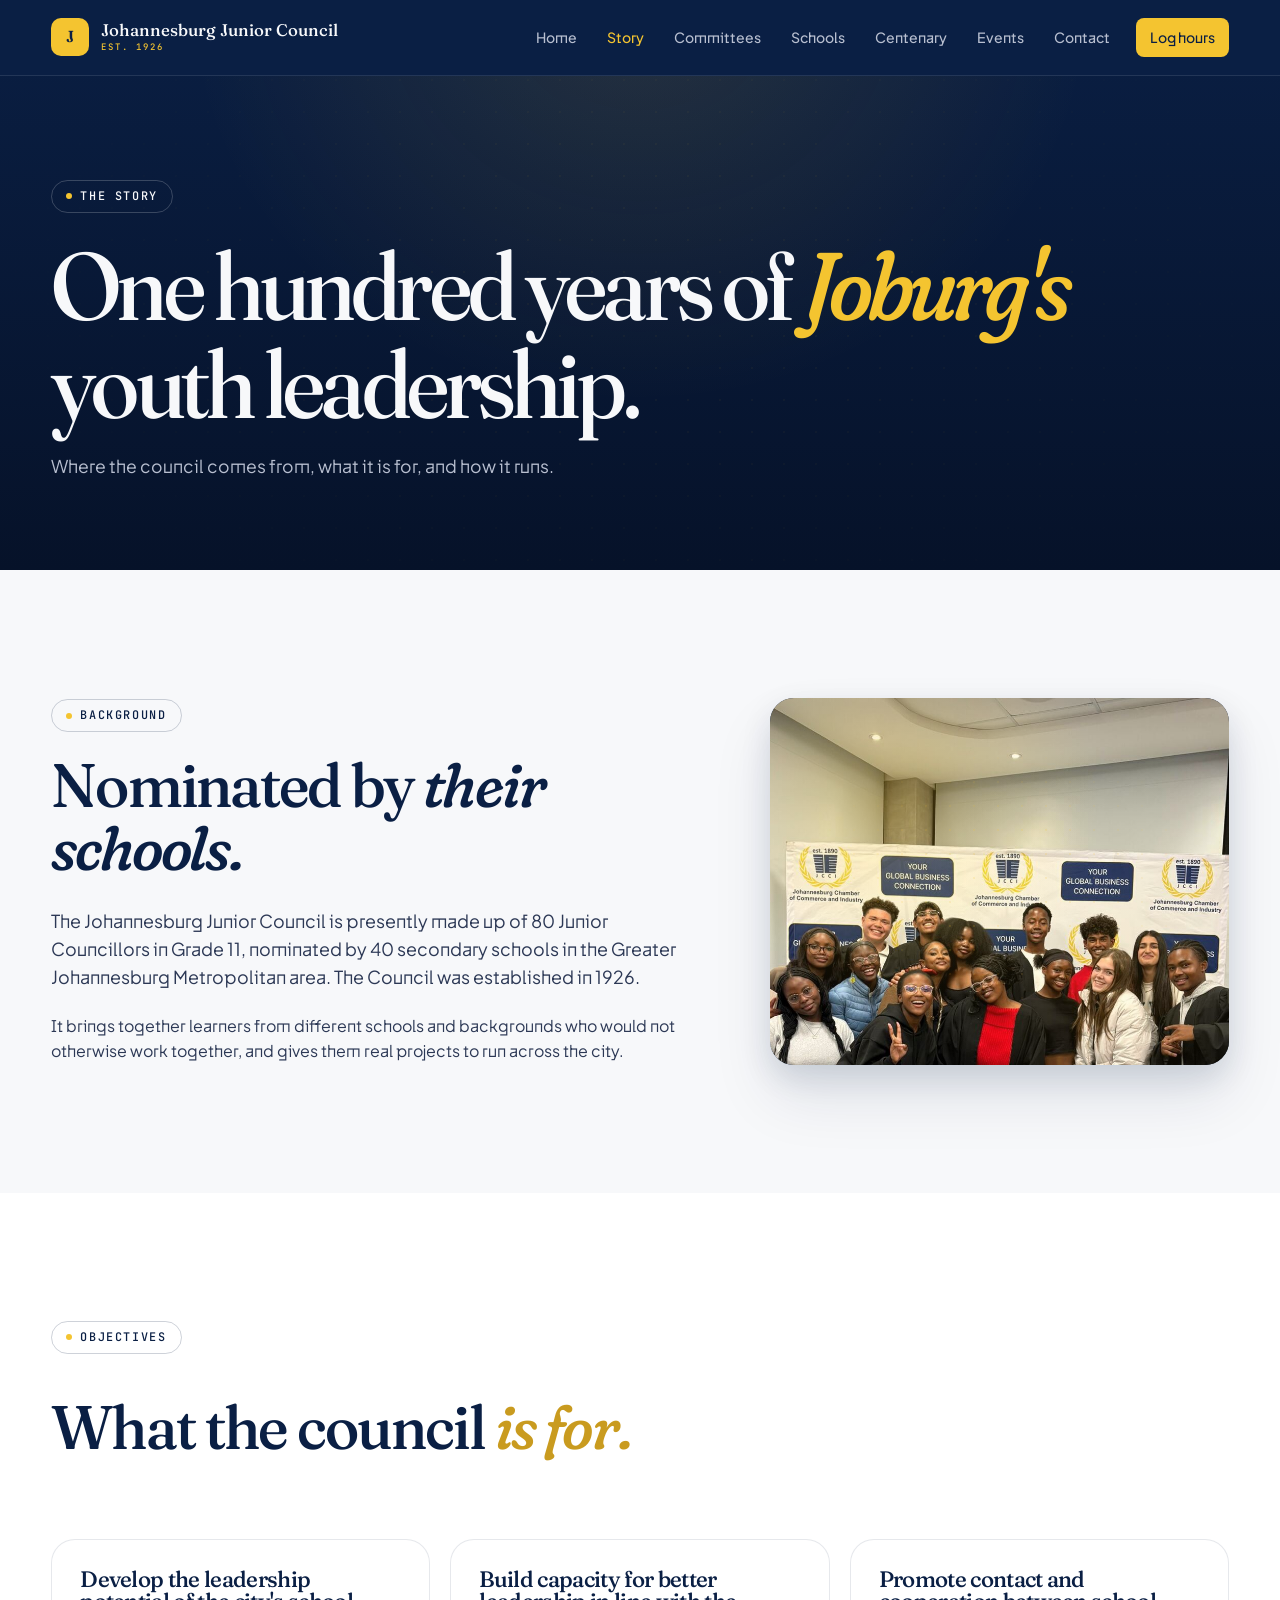
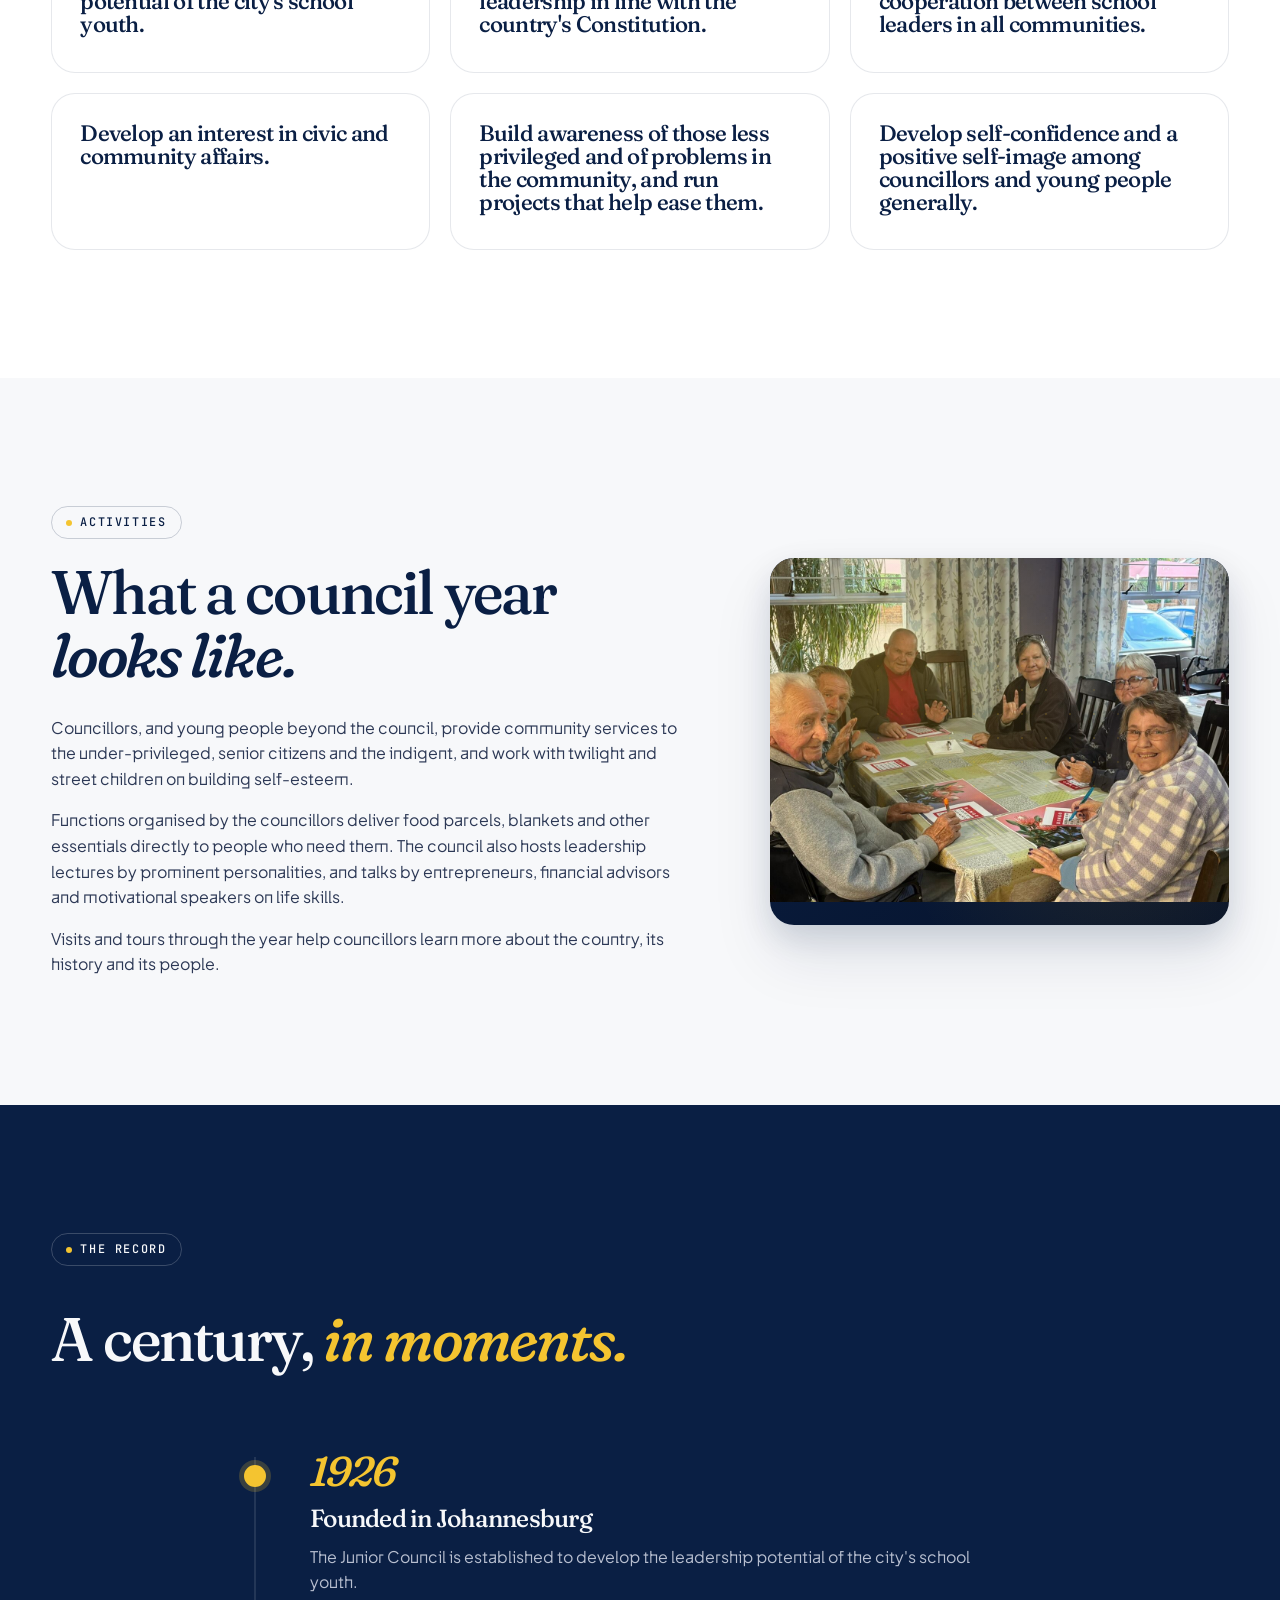
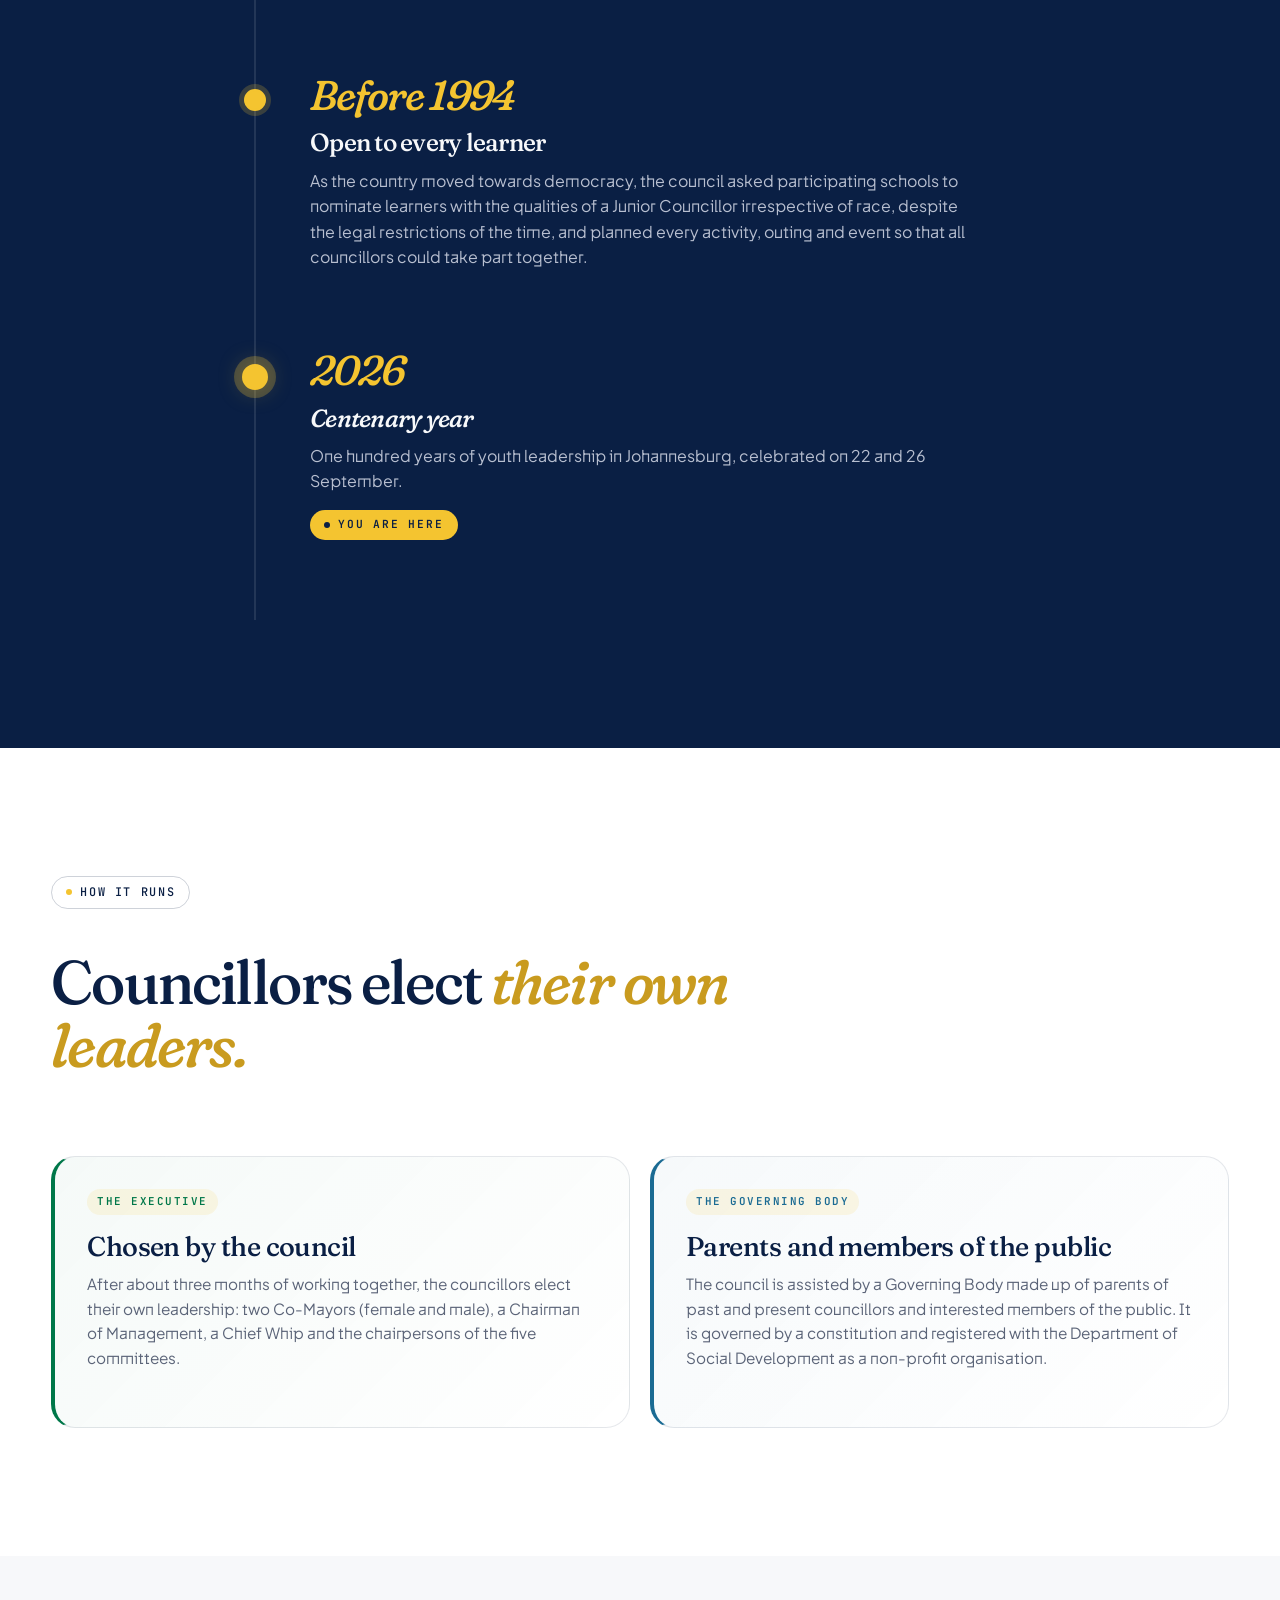
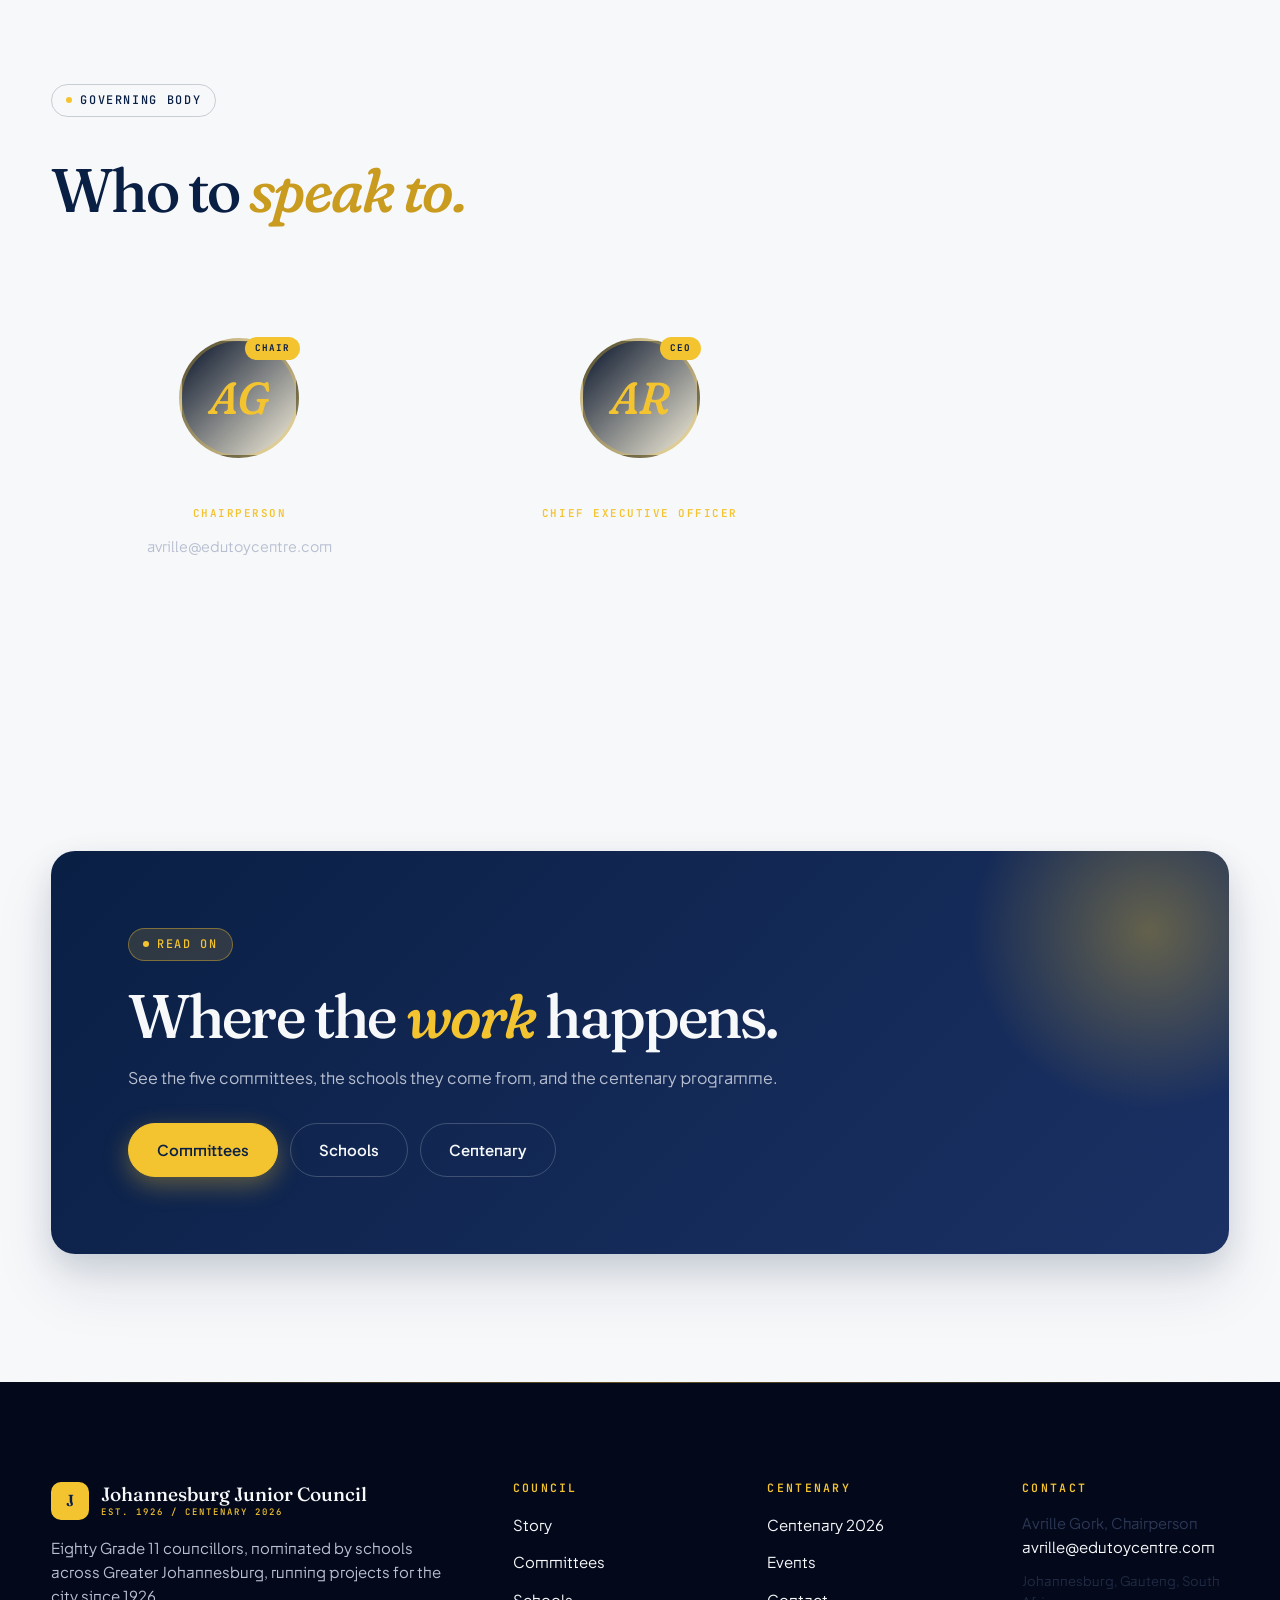
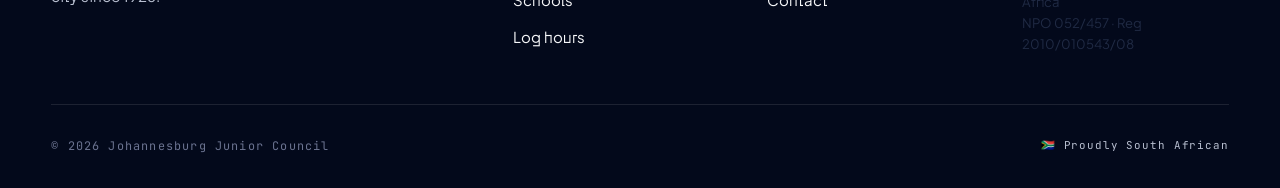
==== about.html @ 752706af "Add files via upload New JJC site" ====
<!DOCTYPE html>
<html lang="en">
<head>
<meta charset="UTF-8">
<meta name="viewport" content="width=device-width, initial-scale=1.0, viewport-fit=cover">
<meta name="description" content="Where the Johannesburg Junior Council comes from, what it is for, and how it runs.">
<meta name="theme-color" content="#0A1F44">
<title>Story - Johannesburg Junior Council</title>
<link rel="preconnect" href="https://fonts.googleapis.com">
<link rel="preconnect" href="https://fonts.gstatic.com" crossorigin>
<link href="https://fonts.googleapis.com/css2?family=Fraunces:ital,opsz,wght,SOFT,WONK@0,9..144,400..700,0..100,0..1;1,9..144,400..700,0..100,0..1&family=Plus+Jakarta+Sans:wght@400;500;600;700&family=JetBrains+Mono:wght@400;500;600;700&display=swap" rel="stylesheet">
<link rel="stylesheet" href="https://unpkg.com/aos@2.3.4/dist/aos.css">
<link rel="stylesheet" href="styles.css">
</head>
<body>
<div class="scroll-progress" aria-hidden="true"></div>
<header class="site-header solid"><div class="container"><nav class="nav" aria-label="Primary">
<a href="index.html" class="logo"><span class="logo-mark">J</span><span class="logo-text">Johannesburg Junior Council<small>EST. 1926</small></span></a>
<button class="hamburger" aria-label="Toggle menu" aria-expanded="false" aria-controls="site-menu"><span>Menu</span><span class="hamburger-icon" aria-hidden="true"><span></span><span></span><span></span></span></button>
<ul class="nav-links" id="primary-menu">
<li><a href="index.html">Home</a></li>
<li><a href="about.html" class="active">Story</a></li>
<li><a href="committees.html">Committees</a></li>
<li><a href="schools.html">Schools</a></li>
<li><a href="centenary.html">Centenary</a></li>
<li><a href="events.html">Events</a></li>
<li><a href="contact.html">Contact</a></li>
<li><a href="log-hours.html" class="hours-counter"><span>Log hours</span></a></li>
</ul></nav></div></header>
<div class="nav-overlay" id="site-menu" role="dialog" aria-modal="true" aria-label="Site menu">
<p class="menu-label">Menu</p>
<ul>
<li><a href="index.html" class="menu-link">Home</a></li>
<li><a href="about.html" class="menu-link active">Story</a></li>
<li><a href="committees.html" class="menu-link">Committees</a></li>
<li><a href="schools.html" class="menu-link">Schools</a></li>
<li><a href="centenary.html" class="menu-link">Centenary</a></li>
<li><a href="events.html" class="menu-link">Events</a></li>
<li><a href="contact.html" class="menu-link">Contact</a></li>
<li><a href="log-hours.html" class="menu-link">Log hours</a></li>
</ul>
<div class="menu-foot">
<a href="log-hours.html" class="btn btn-primary">Log service hours <svg width="14" height="14" viewBox="0 0 24 24" fill="none" stroke="currentColor" stroke-width="2.5" stroke-linecap="round" stroke-linejoin="round" aria-hidden="true"><path d="M5 12h14M13 5l7 7-7 7"/></svg></a>
<div class="sa-ribbon" aria-hidden="true"></div>
<p>Johannesburg Junior Council &middot; 1926&ndash;2026</p>
</div>
</div>

<main>
<section class="page-header"><div class="container">
<span class="tag outline-light"><span class="dot"></span>The story</span>
<h1>One hundred years of <em>Joburg's</em> youth leadership.</h1>
<p>Where the council comes from, what it is for, and how it runs.</p>
</div></section>

<section class="block light"><div class="container">
<div class="col-7-5">
<div data-aos="fade-up">
<span class="tag"><span class="dot"></span>Background</span>
<h2 style="margin: 22px 0 28px; max-width: 13ch;">Nominated by <em>their schools.</em></h2>
<p class="lede" style="margin-bottom: 22px;">The Johannesburg Junior Council is presently made up of 80 Junior Councillors in Grade 11, nominated by 40 secondary schools in the Greater Johannesburg Metropolitan area. The Council was established in 1926.</p>
<p>It brings together learners from different schools and backgrounds who would not otherwise work together, and gives them real projects to run across the city.</p>
</div>
<div data-aos="fade-up" data-aos-delay="150">
<div class="visual-card photo-visual"><img src="images/jcci-group.jpg" alt="Councillors at the JCCI" loading="lazy"></div>
</div>
</div>
</div></section>

<section class="block white"><div class="container">
<div class="section-intro" data-aos="fade-up">
<span class="tag"><span class="dot"></span>Objectives</span>
<h2 style="margin-top: 22px;">What the council <em>is for.</em></h2>
</div>
<div class="feature-grid cols-3">
<article class="value-card" data-aos="fade-up" data-aos-delay="0"><h3>Develop the leadership potential of the city's school youth.</h3></article>
<article class="value-card" data-aos="fade-up" data-aos-delay="80"><h3>Build capacity for better leadership in line with the country's Constitution.</h3></article>
<article class="value-card" data-aos="fade-up" data-aos-delay="160"><h3>Promote contact and cooperation between school leaders in all communities.</h3></article>
<article class="value-card" data-aos="fade-up" data-aos-delay="0"><h3>Develop an interest in civic and community affairs.</h3></article>
<article class="value-card" data-aos="fade-up" data-aos-delay="80"><h3>Build awareness of those less privileged and of problems in the community, and run projects that help ease them.</h3></article>
<article class="value-card" data-aos="fade-up" data-aos-delay="160"><h3>Develop self-confidence and a positive self-image among councillors and young people generally.</h3></article>
</div>
</div></section>

<section class="block light"><div class="container">
<div class="col-7-5">
<div data-aos="fade-up">
<span class="tag"><span class="dot"></span>Activities</span>
<h2 style="margin: 22px 0 28px; max-width: 14ch;">What a council year <em>looks like.</em></h2>
<p style="margin-bottom: 16px;">Councillors, and young people beyond the council, provide community services to the under-privileged, senior citizens and the indigent, and work with twilight and street children on building self-esteem.</p>
<p style="margin-bottom: 16px;">Functions organised by the councillors deliver food parcels, blankets and other essentials directly to people who need them. The council also hosts leadership lectures by prominent personalities, and talks by entrepreneurs, financial advisors and motivational speakers on life skills.</p>
<p>Visits and tours through the year help councillors learn more about the country, its history and its people.</p>
</div>
<div data-aos="fade-up" data-aos-delay="150">
<div class="visual-card photo-visual"><img src="images/elderly-bingo.jpg" alt="Councillors playing bingo with residents" loading="lazy"></div>
</div>
</div>
</div></section>

<section class="block dark" id="centenary"><div class="container">
<div class="section-intro" data-aos="fade-up">
<span class="tag outline-light"><span class="dot"></span>The record</span>
<h2 style="margin-top: 22px;">A century, <em>in moments.</em></h2>
</div>
<div class="timeline">
<div class="timeline-track" aria-hidden="true"></div>
<div class="timeline-fill" aria-hidden="true"></div>
<article class="timeline-item"><div class="timeline-year">1926</div><h3>Founded in Johannesburg</h3><p>The Junior Council is established to develop the leadership potential of the city's school youth.</p></article>
<article class="timeline-item"><div class="timeline-year">Before 1994</div><h3>Open to every learner</h3><p>As the country moved towards democracy, the council asked participating schools to nominate learners with the qualities of a Junior Councillor irrespective of race, despite the legal restrictions of the time, and planned every activity, outing and event so that all councillors could take part together.</p></article>
<article class="timeline-item featured"><div class="timeline-year">2026</div><h3><em>Centenary year</em></h3><p>One hundred years of youth leadership in Johannesburg, celebrated on 22 and 26 September.</p><span class="here-pill"><span class="dot"></span>You are here</span></article>
</div>
</div></section>

<section class="block white"><div class="container">
<div class="section-intro" data-aos="fade-up">
<span class="tag"><span class="dot"></span>How it runs</span>
<h2 style="margin-top: 22px;">Councillors elect <em>their own leaders.</em></h2>
</div>
<div class="feature-grid">
<article class="feature-card" data-aos="fade-up">
<span class="f-tag">The Executive</span>
<h3>Chosen by the council</h3>
<p>After about three months of working together, the councillors elect their own leadership: two Co-Mayors (female and male), a Chairman of Management, a Chief Whip and the chairpersons of the five committees.</p>
</article>
<article class="feature-card" data-aos="fade-up" data-aos-delay="100">
<span class="f-tag">The Governing Body</span>
<h3>Parents and members of the public</h3>
<p>The council is assisted by a Governing Body made up of parents of past and present councillors and interested members of the public. It is governed by a constitution and registered with the Department of Social Development as a non-profit organisation.</p>
</article>
</div>
</div></section>

<section class="block light"><div class="container">
<div class="section-intro" data-aos="fade-up">
<span class="tag"><span class="dot"></span>Governing Body</span>
<h2 style="margin-top: 22px;">Who to <em>speak to.</em></h2>
</div>
<div class="team-grid">
<article class="team-card" data-aos="fade-up">
<div class="team-avatar"><span>AG</span><span class="team-role-badge">Chair</span></div>
<h3>Avrille Gork</h3>
<p class="team-title">Chairperson</p>
<p class="team-bio"><a href="mailto:avrille@edutoycentre.com">avrille@edutoycentre.com</a></p>
</article>
<article class="team-card" data-aos="fade-up" data-aos-delay="100">
<div class="team-avatar"><span>AR</span><span class="team-role-badge">CEO</span></div>
<h3>Avril Rebeck</h3>
<p class="team-title">Chief Executive Officer</p>
</article>
</div>
</div></section>

<section class="block light"><div class="container">
<div class="cta-band" data-aos="fade-up">
<span class="tag"><span class="dot"></span>Read on</span>
<h2 style="margin-top: 24px;">Where the <em>work</em> happens.</h2>
<p>See the five committees, the schools they come from, and the centenary programme.</p>
<div class="cta-buttons">
<a href="committees.html" class="btn btn-primary">Committees</a>
<a href="schools.html" class="btn btn-outline on-dark">Schools</a>
<a href="centenary.html" class="btn btn-outline on-dark">Centenary</a>
</div>
</div>
</div></section>

</main>

<footer class="site-footer"><div class="container">
<div class="footer-grid">
<div class="footer-brand">
<a href="index.html" class="logo"><span class="logo-mark">J</span><span class="logo-text">Johannesburg Junior Council<small>EST. 1926 / CENTENARY 2026</small></span></a>
<p>Eighty Grade 11 councillors, nominated by schools across Greater Johannesburg, running projects for the city since 1926.</p>
</div>
<div><h4>Council</h4><ul><li><a href="about.html">Story</a></li><li><a href="committees.html">Committees</a></li><li><a href="schools.html">Schools</a></li><li><a href="log-hours.html">Log hours</a></li></ul></div>
<div><h4>Centenary</h4><ul><li><a href="centenary.html">Centenary 2026</a></li><li><a href="events.html">Events</a></li><li><a href="contact.html">Contact</a></li></ul></div>
<div><h4>Contact</h4><p style="font-size: 0.92rem; margin-bottom: 10px;">Avrille Gork, Chairperson<br><a href="mailto:avrille@edutoycentre.com">avrille@edutoycentre.com</a></p><p style="font-size: 0.82rem; opacity: 0.7;">Johannesburg, Gauteng, South Africa<br>NPO 052/457 &middot; Reg 2010/010543/08</p></div>
</div>
<div class="footer-bottom"><span>&copy; <span data-year>2026</span> Johannesburg Junior Council</span><span class="sa-flag-footer">&#127487;&#127462; Proudly South African</span></div>
</div></footer>

<script src="https://unpkg.com/aos@2.3.4/dist/aos.js"></script>
<script src="events.js"></script>
<script src="script.js"></script>
</body>
</html>
---- styles.css ----
/* =================================================================
   JJC — modern product-website edition
   Palette: navy + gold + cream — professional, youth-driven
   ================================================================= */
:root {
  /* Surfaces */
  --navy: #0A1F44;
  --navy-deep: #061229;
  --navy-darker: #03091B;
  --navy-soft: #1B3164;
  --navy-tint: rgba(10, 31, 68, 0.06);

  --white: #FFFFFF;
  --offwhite: #F7F8FA;
  --cream: #FBFAF4;

  /* Gold */
  --gold: #F4C430;
  --gold-deep: #C99B1F;
  --gold-soft: #FFE078;
  --gold-glow: rgba(244, 196, 48, 0.35);

  /* Text */
  --ink: #0A1F44;
  --ink-soft: #2C3855;
  --ink-mute: #5B6478;
  --ink-faint: #8E96A8;

  --on-dark: #F7F8FA;
  --on-dark-mute: #B8BFD0;
  --on-dark-faint: #6B7390;

  /* Lines */
  --rule: rgba(10, 31, 68, 0.10);
  --rule-strong: rgba(10, 31, 68, 0.20);
  --rule-dark: rgba(247, 248, 250, 0.10);
  --rule-dark-strong: rgba(247, 248, 250, 0.20);

  --radius-sm: 10px;
  --radius: 16px;
  --radius-lg: 24px;
  --radius-pill: 999px;

  --easing: cubic-bezier(0.65, 0, 0.35, 1);
  --easing-out: cubic-bezier(0.16, 1, 0.3, 1);
  --easing-bounce: cubic-bezier(0.34, 1.56, 0.64, 1);

  --container: 1280px;
  --gutter: clamp(20px, 4vw, 56px);

  /* Backward-compat (so old pages still work) */
  --navy-light: var(--navy-soft);
  /* --navy-darker already defined above */
  --gold-bright: var(--gold-soft);
  --cream-warm: var(--offwhite);
  --cream-deeper: #ECEEF3;
  --night: var(--navy);
  --night-deep: var(--navy-deep);
  --night-text: var(--on-dark);
  --night-text-dim: var(--on-dark-mute);
  --cream-dim: var(--ink-mute);
  --cream-darker: var(--ink-faint);
  --border-faint: var(--rule);
  --border-gold: rgba(244, 196, 48, 0.30);
  --rule-night: var(--rule-dark);
  --rule-strong: rgba(10, 31, 68, 0.20);
  --surface-glass: rgba(247, 248, 250, 0.04);
  --surface-elevated: rgba(247, 248, 250, 0.07);
  --glass-bg: var(--surface-glass);
  --glass-border: var(--rule-dark);
  --glass-bg-strong: var(--surface-elevated);
  --shadow-sm: 0 1px 2px rgba(10, 31, 68, 0.06), 0 1px 3px rgba(10, 31, 68, 0.04);
  --shadow-md: 0 4px 12px rgba(10, 31, 68, 0.08), 0 12px 30px rgba(10, 31, 68, 0.06);
  --shadow-lg: 0 12px 30px rgba(10, 31, 68, 0.12), 0 32px 60px rgba(10, 31, 68, 0.10);
  --shadow-gold: 0 10px 30px rgba(244, 196, 48, 0.30);
  --gold-bright: var(--gold-soft);
  --coral: var(--gold);
  --coral-deep: var(--gold-deep);
  --coral-soft: var(--gold-soft);
  --mint: var(--gold);
  --mint-soft: rgba(244, 196, 48, 0.18);
  --lilac: var(--gold);
  --lilac-soft: rgba(244, 196, 48, 0.18);
  --peach: var(--gold);
  --peach-soft: rgba(244, 196, 48, 0.18);
}

* { margin: 0; padding: 0; box-sizing: border-box; }
html { scroll-behavior: smooth; -webkit-text-size-adjust: 100%; background: var(--offwhite); }
body {
  font-family: 'Plus Jakarta Sans', -apple-system, BlinkMacSystemFont, 'Segoe UI', sans-serif;
  font-weight: 400;
  font-size: 16px;
  line-height: 1.6;
  color: var(--ink);
  background: var(--offwhite);
  -webkit-font-smoothing: antialiased;
  -moz-osx-font-smoothing: grayscale;
  overflow-x: hidden;
  font-feature-settings: "ss01", "ss02";
}
img { max-width: 100%; display: block; }
a { color: inherit; text-decoration: none; transition: color 0.3s var(--easing); }
button { font-family: inherit; cursor: pointer; }
::selection { background: var(--gold); color: var(--navy); }

.container {
  width: 100%;
  max-width: var(--container);
  margin: 0 auto;
  padding: 0 var(--gutter);
}

/* =================================================================
   TYPOGRAPHY
   ================================================================= */
h1, h2, h3, h4, .display {
  font-family: 'Fraunces', 'Times New Roman', serif;
  font-weight: 500;
  line-height: 1.02;
  letter-spacing: -0.03em;
  color: var(--ink);
  font-variation-settings: "SOFT" 30, "WONK" 0;
}
h1 { font-size: clamp(2.8rem, 7.5vw, 6.4rem); font-weight: 500; letter-spacing: -0.04em; }
h2 { font-size: clamp(2.2rem, 4.8vw, 4rem); font-weight: 500; }
h3 { font-size: 1.4rem; font-weight: 600; }
em, .italic {
  font-style: italic;
  font-variation-settings: "SOFT" 100, "WONK" 1;
}
p { color: var(--ink-soft); }
.lede { font-size: clamp(1.1rem, 1.4vw, 1.3rem); line-height: 1.55; color: var(--ink-soft); }
.mono {
  font-family: 'JetBrains Mono', ui-monospace, monospace;
  font-feature-settings: "tnum", "zero";
  letter-spacing: 0.02em;
}
.dim { color: var(--ink-mute); }

/* Tags & badges */
.tag {
  display: inline-flex;
  align-items: center;
  gap: 8px;
  padding: 6px 14px;
  font-family: 'JetBrains Mono', monospace;
  font-size: 0.74rem;
  font-weight: 500;
  letter-spacing: 0.14em;
  text-transform: uppercase;
  border-radius: var(--radius-pill);
  border: 1px solid var(--rule-strong);
  color: var(--ink);
}
.tag.gold { background: var(--gold); color: var(--navy); border-color: var(--gold); }
.tag.navy { background: var(--navy); color: var(--on-dark); border-color: var(--navy); }
.tag.outline-light { color: var(--on-dark); border-color: var(--rule-dark-strong); }
.tag .dot {
  width: 6px; height: 6px;
  border-radius: 50%;
  background: var(--gold);
  animation: tagPulse 2s ease-in-out infinite;
}
.tag.gold .dot { background: var(--navy); }
@keyframes tagPulse { 0%,100%{opacity:1} 50%{opacity:0.5} }

/* =================================================================
   SPLASH
   ================================================================= */
.splash {
  position: fixed;
  inset: 0;
  background: var(--navy);
  z-index: 9999;
  display: flex;
  flex-direction: column;
  align-items: center;
  justify-content: center;
  gap: 16px;
  animation: splashOut 1.1s var(--easing-out) 2.4s forwards;
}
.splash::before {
  content: '';
  position: absolute;
  width: 320px;
  height: 320px;
  border-radius: 50%;
  background: radial-gradient(circle, var(--gold-glow), transparent 70%);
  animation: splashPulse 1.4s ease-out infinite;
}
.splash-logo {
  position: relative;
  z-index: 1;
  width: 88px;
  height: 88px;
  border-radius: 22px;
  background: linear-gradient(135deg, var(--gold) 0%, var(--gold-soft) 100%);
  color: var(--navy);
  display: flex;
  align-items: center;
  justify-content: center;
  font-family: 'Fraunces', serif;
  font-weight: 600;
  font-size: 1.7rem;
  letter-spacing: 0.04em;
  box-shadow: 0 20px 60px var(--gold-glow);
  animation: splashIn 0.9s var(--easing-out) 0.1s both;
}
.splash-text {
  position: relative;
  z-index: 1;
  color: var(--on-dark);
  font-family: 'JetBrains Mono', monospace;
  font-size: 0.72rem;
  letter-spacing: 0.32em;
  text-transform: uppercase;
  animation: splashIn 0.9s var(--easing-out) 0.5s both;
}
@keyframes splashIn { from{opacity:0;transform:translateY(12px)} to{opacity:1;transform:translateY(0)} }
@keyframes splashPulse { 0%{transform:scale(0.5);opacity:0.9} 100%{transform:scale(2.4);opacity:0} }
@keyframes splashOut { to { opacity: 0; visibility: hidden; pointer-events: none; } }
.splash.skip { display: none; }

/* =================================================================
   PAGE TRANSITIONS — controlled by JS, not auto-fired by CSS
   ================================================================= */
/* Start hidden; JS adds .page-ready to body to fade in */
body:not(.page-ready) main { opacity: 0; }
body.page-ready main {
  opacity: 1;
  transition: opacity 0.7s cubic-bezier(0.16, 1, 0.3, 1);
}
/* Pages with a splash screen are always visible — splash covers them */
body:has(.splash) main { opacity: 1 !important; transition: none !important; }

/* =================================================================
   SCROLL PROGRESS
   ================================================================= */
.scroll-progress {
  position: fixed;
  top: 0; left: 0;
  height: 2px;
  width: 0%;
  background: var(--gold);
  z-index: 9998;
  transition: width 0.06s linear;
  box-shadow: 0 0 12px var(--gold-glow);
}

/* =================================================================
   NAVIGATION
   ================================================================= */
.site-header {
  position: fixed;
  top: 0; left: 0; right: 0;
  z-index: 9000;
  padding: 18px 0;
  transition: all 0.4s var(--easing);
  background: transparent;
  color: var(--on-dark);
}
.site-header.scrolled {
  background: rgba(10, 31, 68, 0.85);
  backdrop-filter: saturate(180%) blur(16px);
  -webkit-backdrop-filter: saturate(180%) blur(16px);
  padding: 12px 0;
  border-bottom: 1px solid var(--rule-dark);
}
.site-header.solid {
  background: var(--navy);
  border-bottom: 1px solid var(--rule-dark);
}
.site-header.solid.scrolled { background: var(--navy); }

.nav { display: flex; justify-content: space-between; align-items: center; gap: 16px; }

.logo { display: inline-flex; align-items: center; gap: 12px; color: var(--on-dark); }
.logo-mark {
  width: 38px;
  height: 38px;
  border-radius: 10px;
  background: var(--gold);
  color: var(--navy);
  display: flex;
  align-items: center;
  justify-content: center;
  font-family: 'Fraunces', serif;
  font-weight: 600;
  font-size: 1rem;
  transition: transform 0.4s var(--easing-bounce);
}
.logo:hover .logo-mark { transform: rotate(-8deg) scale(1.06); }
.logo-text {
  font-family: 'Fraunces', serif;
  font-weight: 500;
  font-size: 1.05rem;
  line-height: 1;
  color: var(--on-dark);
}
.logo-text small {
  display: block;
  font-family: 'JetBrains Mono', monospace;
  font-style: normal;
  font-size: 9px;
  font-weight: 500;
  color: var(--gold);
  letter-spacing: 0.22em;
  text-transform: uppercase;
  margin-top: 4px;
}

.nav-links { display: flex; list-style: none; gap: 2px; align-items: center; }
.nav-links a {
  display: inline-block;
  padding: 8px 14px;
  font-family: 'Plus Jakarta Sans', sans-serif;
  font-size: 0.88rem;
  font-weight: 500;
  color: var(--on-dark-mute);
  border-radius: 8px;
  transition: all 0.3s var(--easing);
}
.nav-links a:hover { color: var(--on-dark); background: var(--rule-dark); }
.nav-links a.active { color: var(--gold); }

.hours-counter {
  display: inline-flex;
  align-items: center;
  gap: 8px;
  padding: 8px 16px;
  background: var(--gold);
  border-radius: var(--radius-pill);
  font-family: 'JetBrains Mono', monospace;
  font-size: 0.76rem;
  font-weight: 600;
  color: var(--navy) !important;
  margin-left: 10px;
  transition: all 0.3s var(--easing);
}
.hours-counter:hover {
  background: var(--gold-soft);
  transform: translateY(-1px);
  box-shadow: 0 8px 22px var(--gold-glow);
}
.hours-counter:hover, .hours-counter:hover * { background: transparent; }
.hours-counter .h-num { font-weight: 700; }
.hours-counter .h-sep { opacity: 0.4; }

.hamburger {
  display: none;
  background: transparent;
  border: 1px solid var(--rule-dark-strong);
  border-radius: var(--radius-pill);
  padding: 10px 16px;
  font-family: 'JetBrains Mono', monospace;
  font-size: 0.72rem;
  letter-spacing: 0.12em;
  color: var(--on-dark);
  text-transform: uppercase;
  align-items: center;
  gap: 10px;
  -webkit-tap-highlight-color: transparent;
  touch-action: manipulation;
  user-select: none;
  position: relative;
  z-index: 101;
  min-height: 44px;
}
.site-header.scrolled .hamburger,
.site-header.solid .hamburger { color: var(--on-dark); border-color: var(--rule-dark-strong); }
.hamburger-icon { position: relative; width: 22px; height: 14px; display: block; }
.hamburger-icon span {
  position: absolute; left: 0; width: 100%; height: 1.6px; border-radius: 2px;
  background: currentColor;
  transition: transform 0.35s var(--easing), opacity 0.25s var(--easing), top 0.35s var(--easing);
}
.hamburger-icon span:nth-child(1) { top: 0; }
.hamburger-icon span:nth-child(2) { top: 6px; }
.hamburger-icon span:nth-child(3) { top: 12px; }
.hamburger.active .hamburger-icon span:nth-child(1) { top: 6px; transform: rotate(45deg); }
.hamburger.active .hamburger-icon span:nth-child(2) { opacity: 0; }
.hamburger.active .hamburger-icon span:nth-child(3) { top: 6px; transform: rotate(-45deg); }

/* =================================================================
   MOBILE NAV — full-screen overlay menu (ported, themed to final17)
   Desktop (>1100px) keeps the inline .nav-links bar untouched.
   The overlay below only renders on mobile.
   ================================================================= */
.nav-overlay { display: none; }

@media (max-width: 1100px) {
  /* Desktop inline links + hours pill hide; hamburger + overlay take over */
  .nav-links { display: none; }
  .hamburger { display: inline-flex; }

  /* Full-screen menu surface — final17 navy, blurred */
  .nav-overlay {
    display: flex;
    position: fixed;
    inset: 0;
    z-index: 8800;
    flex-direction: column;
    background: rgba(6, 18, 41, 0.92);
    background: color-mix(in srgb, var(--navy-deep, #061229) 92%, transparent);
    -webkit-backdrop-filter: saturate(160%) blur(20px);
    backdrop-filter: saturate(160%) blur(20px);
    padding: calc(72px + env(safe-area-inset-top)) var(--gutter) calc(36px + env(safe-area-inset-bottom));
    overflow-y: auto;
    -webkit-overflow-scrolling: touch;
    opacity: 0;
    visibility: hidden;
    transition: opacity 0.45s var(--easing-out), visibility 0.45s var(--easing-out);
  }
  .nav-overlay.open { opacity: 1; visibility: visible; }

  .nav-overlay .menu-label {
    font-family: 'JetBrains Mono', monospace;
    font-size: 0.68rem;
    font-weight: 500;
    letter-spacing: 0.22em;
    text-transform: uppercase;
    color: var(--gold);
    margin: 6px 0 14px;
  }

  .nav-overlay ul { list-style: none; display: flex; flex-direction: column; }

  .nav-overlay a.menu-link {
    display: flex;
    align-items: center;
    justify-content: space-between;
    gap: 16px;
    width: 100%;
    min-height: 56px;
    padding: 15px 2px;
    font-family: 'Fraunces', serif;
    font-weight: 500;
    font-size: clamp(1.7rem, 7vw, 2.2rem);
    line-height: 1.05;
    color: var(--on-dark, #F7F8FA);
    border-bottom: 1px solid var(--rule-dark);
    opacity: 0;
    transform: translateY(14px);
    transition: opacity 0.5s var(--easing-out), transform 0.5s var(--easing-out), color 0.25s var(--easing);
    -webkit-tap-highlight-color: transparent;
  }
  .nav-overlay a.menu-link .num {
    font-family: 'JetBrains Mono', monospace;
    font-size: 0.7rem;
    font-weight: 500;
    letter-spacing: 0.16em;
    color: var(--on-dark-faint, #6B7390);
    transition: color 0.25s var(--easing);
  }
  .nav-overlay a.menu-link:hover,
  .nav-overlay a.menu-link:active,
  .nav-overlay a.menu-link.active { color: var(--gold); }
  .nav-overlay a.menu-link.active { font-style: italic; }
  .nav-overlay a.menu-link.active .num,
  .nav-overlay a.menu-link:hover .num { color: var(--gold); }
  .nav-overlay.open a.menu-link { opacity: 1; transform: translateY(0); }

  .nav-overlay .menu-foot {
    margin-top: auto;
    padding-top: 28px;
    display: flex;
    flex-direction: column;
    gap: 18px;
    opacity: 0;
    transform: translateY(14px);
    transition: opacity 0.5s var(--easing-out) 0.34s, transform 0.5s var(--easing-out) 0.34s;
  }
  .nav-overlay.open .menu-foot { opacity: 1; transform: translateY(0); }
  .nav-overlay .menu-foot .btn { align-self: flex-start; }
  .nav-overlay .menu-foot .sa-ribbon {
    height: 3px; width: 100%; border-radius: 2px;
    background: linear-gradient(90deg,
      #007749 0 16.66%, #FFB81C 16.66% 33.33%, #E03C31 33.33% 50%,
      #1535A0 50% 66.66%, #0A0A0A 66.66% 83.33%, #F2F6FC 83.33% 100%);
  }
  .nav-overlay .menu-foot p {
    font-family: 'JetBrains Mono', monospace;
    font-size: 0.72rem;
    letter-spacing: 0.04em;
    color: var(--on-dark-faint, #6B7390);
  }

  /* Keep header above the overlay so hamburger stays tappable */
  .site-header { z-index: 8900; }
  .site-header .hamburger { z-index: 8901; }
}

/* =================================================================
   BUTTONS
   ================================================================= */
.btn {
  display: inline-flex;
  align-items: center;
  gap: 10px;
  padding: 14px 28px;
  font-family: 'Plus Jakarta Sans', sans-serif;
  font-weight: 600;
  font-size: 0.94rem;
  border: 1.5px solid transparent;
  border-radius: var(--radius-pill);
  transition: all 0.3s var(--easing);
  position: relative;
  cursor: pointer;
}
.btn svg { transition: transform 0.3s var(--easing); }
.btn:hover svg { transform: translateX(4px); }

.btn-primary {
  background: var(--gold);
  color: var(--navy);
  border-color: var(--gold);
  box-shadow: 0 8px 24px var(--gold-glow);
}
.btn-primary:hover {
  background: var(--gold-soft);
  border-color: var(--gold-soft);
  transform: translateY(-2px);
  box-shadow: 0 14px 36px var(--gold-glow);
}
.btn-secondary {
  background: var(--navy);
  color: var(--on-dark);
  border-color: var(--navy);
}
.btn-secondary:hover { background: var(--navy-soft); border-color: var(--navy-soft); transform: translateY(-2px); }
.btn-outline {
  background: transparent;
  color: var(--ink);
  border-color: var(--rule-strong);
}
.btn-outline:hover { background: var(--ink); color: var(--on-dark); border-color: var(--ink); }
.btn-outline.on-dark {
  color: var(--on-dark);
  border-color: var(--rule-dark-strong);
}
.btn-outline.on-dark:hover { background: var(--on-dark); color: var(--navy); border-color: var(--on-dark); }
.btn-ghost {
  background: rgba(244, 196, 48, 0.12);
  color: var(--gold);
  border-color: rgba(244, 196, 48, 0.30);
}
.btn-ghost:hover { background: rgba(244, 196, 48, 0.20); border-color: var(--gold); }

.btn-link {
  display: inline-flex;
  align-items: center;
  gap: 8px;
  padding: 0;
  background: none;
  border: 0;
  color: var(--ink);
  font-family: 'Plus Jakarta Sans', sans-serif;
  font-weight: 600;
  font-size: 0.94rem;
  position: relative;
}
.btn-link::after {
  content: '';
  position: absolute;
  bottom: -3px;
  left: 0;
  right: 0;
  height: 1.5px;
  background: var(--gold);
  transform: scaleX(0.3);
  transform-origin: left;
  transition: transform 0.35s var(--easing);
}
.btn-link:hover { color: var(--gold-deep); }
.btn-link:hover::after { transform: scaleX(1); }
.btn-link.on-dark { color: var(--on-dark); }
.btn-link.on-dark:hover { color: var(--gold); }
.btn-link svg { transition: transform 0.3s var(--easing); }
.btn-link:hover svg { transform: translateX(4px); }

/* =================================================================
   HERO — navy gradient with animated gold accent
   ================================================================= */
.hero {
  position: relative;
  min-height: 100vh;
  display: flex;
  align-items: center;
  background-color: var(--navy); /* solid fallback first */
  background-image:
    radial-gradient(ellipse at 80% 20%, rgba(244, 196, 48, 0.10) 0%, transparent 40%),
    radial-gradient(ellipse at 10% 80%, rgba(27, 49, 100, 0.6) 0%, transparent 50%),
    linear-gradient(135deg, var(--navy) 0%, var(--navy-deep) 60%, var(--navy-darker) 100%);
  color: var(--on-dark);
  padding: 160px 0 100px;
  overflow: hidden;
  isolation: isolate; /* prevent stacking context bleed from child transforms */
}
.hero::before {
  content: '';
  position: absolute;
  inset: 0;
  background-image:
    radial-gradient(rgba(244, 196, 48, 0.10) 1px, transparent 1px);
  background-size: 32px 32px;
  opacity: 0.4;
  mask-image: radial-gradient(ellipse 80% 60% at center, black 30%, transparent 90%);
  -webkit-mask-image: radial-gradient(ellipse 80% 60% at center, black 30%, transparent 90%);
}
.hero .container { position: relative; z-index: 2; }

.hero-pill {
  display: inline-flex;
  align-items: center;
  gap: 10px;
  padding: 8px 16px;
  background: rgba(244, 196, 48, 0.12);
  border: 1px solid rgba(244, 196, 48, 0.30);
  border-radius: var(--radius-pill);
  color: var(--gold);
  font-family: 'JetBrains Mono', monospace;
  font-size: 0.74rem;
  font-weight: 500;
  letter-spacing: 0.14em;
  text-transform: uppercase;
  margin-bottom: 32px;
}
.hero-pill .dot {
  width: 7px; height: 7px;
  background: var(--gold);
  border-radius: 50%;
  animation: dotPulse 1.8s ease-in-out infinite;
  box-shadow: 0 0 0 0 var(--gold);
}
@keyframes dotPulse {
  0%, 100% { box-shadow: 0 0 0 0 rgba(244, 196, 48, 0.6); }
  50% { box-shadow: 0 0 0 10px rgba(244, 196, 48, 0); }
}

.hero h1 {
  color: var(--on-dark);
  max-width: 16ch;
  margin-bottom: 32px;
  letter-spacing: -0.04em;
}
.hero h1 em {
  color: var(--gold);
  font-style: italic;
  font-variation-settings: "SOFT" 100, "WONK" 1;
  text-shadow: 0 0 40px rgba(244, 196, 48, 0.4);
}
.hero-lede {
  color: var(--on-dark-mute);
  max-width: 38em;
  margin: 0 0 44px;
  font-size: clamp(1.1rem, 1.4vw, 1.3rem);
  line-height: 1.55;
}
.hero-cta { display: flex; gap: 12px; flex-wrap: wrap; }

/* Hero accent — floating gold ring */
.hero-accent {
  position: absolute;
  right: -120px;
  top: 50%;
  transform: translateY(-50%);
  width: 540px;
  height: 540px;
  border-radius: 50%;
  border: 1px solid var(--gold);
  opacity: 0.30;
  pointer-events: none;
  animation: heroAccent 18s linear infinite;
}
.hero-accent::before {
  content: '';
  position: absolute;
  inset: 60px;
  border-radius: 50%;
  border: 1px solid var(--gold);
  opacity: 0.5;
}
.hero-accent::after {
  content: '';
  position: absolute;
  inset: 140px;
  border-radius: 50%;
  background: radial-gradient(circle, rgba(244, 196, 48, 0.18), transparent 70%);
}
@keyframes heroAccent {
  from { transform: translateY(-50%) rotate(0); }
  to { transform: translateY(-50%) rotate(360deg); }
}
@media (max-width: 980px) { .hero-accent { width: 280px; height: 280px; right: -140px; opacity: 0.18; } }

/* Hero stats row */
.hero-stats {
  position: relative;
  z-index: 2;
  margin-top: 80px;
  padding-top: 40px;
  border-top: 1px solid var(--rule-dark);
  display: grid;
  grid-template-columns: repeat(4, 1fr);
  gap: 32px;
}
.hero-stat {
  display: flex;
  flex-direction: column;
  gap: 6px;
}
.hero-stat .h-num {
  font-family: 'Fraunces', serif;
  font-style: italic;
  font-variation-settings: "SOFT" 100, "WONK" 1;
  font-weight: 500;
  font-size: clamp(2.2rem, 3.5vw, 3rem);
  color: var(--gold);
  letter-spacing: -0.04em;
  line-height: 1;
}
.hero-stat .h-label {
  font-family: 'JetBrains Mono', monospace;
  font-size: 0.72rem;
  letter-spacing: 0.18em;
  text-transform: uppercase;
  color: var(--on-dark-mute);
}

/* =================================================================
   MARQUEE — minimal, no editorial framing
   ================================================================= */
.marquee {
  background: var(--gold);
  color: var(--navy);
  overflow: hidden;
  padding: 16px 0;
  border-top: 1px solid var(--navy);
  border-bottom: 1px solid var(--navy);
}
.marquee-track {
  display: flex;
  gap: 56px;
  white-space: nowrap;
  animation: marquee 32s linear infinite;
  font-family: 'JetBrains Mono', monospace;
  font-size: 0.86rem;
  font-weight: 600;
  letter-spacing: 0.18em;
  text-transform: uppercase;
}
.marquee-track span { display: inline-block; }
.marquee-track .dot { width: 6px; height: 6px; background: var(--navy); border-radius: 50%; align-self: center; display: inline-block; margin: 0; }
@keyframes marquee { from{transform:translateX(0)} to{transform:translateX(-50%)} }

/* =================================================================
   SECTIONS
   ================================================================= */
section.block { padding: clamp(80px, 10vw, 140px) 0; position: relative; }
section.block.light { background: var(--offwhite); }
section.block.white { background: var(--white); }
section.block.cream { background: var(--cream); }
section.block.warm { background: var(--cream); }
section.block.night, section.block.dark {
  background: var(--navy);
  color: var(--on-dark);
}
section.block.night h1, section.block.night h2, section.block.night h3,
section.block.dark h1, section.block.dark h2, section.block.dark h3 { color: var(--on-dark); }
section.block.night p, section.block.dark p { color: var(--on-dark-mute); }

/* Section intro */
.section-intro { margin-bottom: clamp(48px, 8vw, 80px); max-width: 760px; }
.section-intro .tag { margin-bottom: 20px; }
.section-intro h2 em { color: var(--gold-deep); }
section.dark .section-intro h2 em { color: var(--gold); }
.section-intro p { margin-top: 16px; font-size: 1.08rem; max-width: 36em; }

/* =================================================================
   STATS STRIP (light page version)
   ================================================================= */
.stats-strip {
  display: grid;
  grid-template-columns: repeat(4, 1fr);
  gap: 0;
  border-top: 1px solid var(--rule);
  border-bottom: 1px solid var(--rule);
  padding: 56px 0;
}
.stats-strip .stat { padding: 0 28px; border-right: 1px solid var(--rule); }
.stats-strip .stat:last-child { border-right: none; }
.stats-strip .stat .num {
  font-family: 'Fraunces', serif;
  font-style: italic;
  font-variation-settings: "SOFT" 100, "WONK" 1;
  font-weight: 500;
  font-size: clamp(2.6rem, 5vw, 4rem);
  color: var(--gold-deep);
  letter-spacing: -0.04em;
  display: block;
  margin-bottom: 12px;
  line-height: 1;
}
.stats-strip .stat .label {
  font-family: 'JetBrains Mono', monospace;
  font-size: 0.72rem;
  letter-spacing: 0.18em;
  text-transform: uppercase;
  color: var(--ink-mute);
}

/* =================================================================
   TWO-COL LAYOUT
   ================================================================= */
.col-2 {
  display: grid;
  grid-template-columns: 1fr 1fr;
  gap: clamp(40px, 6vw, 100px);
  align-items: center;
}
.col-2.start { align-items: start; }
.col-7-5 {
  display: grid;
  grid-template-columns: 7fr 5fr;
  gap: clamp(40px, 6vw, 100px);
  align-items: center;
}
@media (max-width: 880px) { .col-2, .col-7-5 { grid-template-columns: 1fr; gap: 36px; } }

/* Visual card — gold accent block */
.visual-card {
  border-radius: var(--radius-lg);
  aspect-ratio: 5/4;
  background: linear-gradient(135deg, var(--navy) 0%, var(--navy-deep) 100%);
  position: relative;
  overflow: hidden;
  box-shadow: var(--shadow-lg);
}
.visual-card::before {
  content: '';
  position: absolute;
  inset: 0;
  background:
    radial-gradient(circle at 25% 30%, rgba(244, 196, 48, 0.30) 0%, transparent 50%),
    radial-gradient(circle at 75% 70%, rgba(244, 196, 48, 0.10) 0%, transparent 50%);
}
.visual-card::after {
  content: '';
  position: absolute;
  inset: 0;
  background-image: radial-gradient(rgba(244, 196, 48, 0.15) 1px, transparent 1px);
  background-size: 24px 24px;
  mask-image: radial-gradient(ellipse 60% 50% at center, black 30%, transparent 80%);
  -webkit-mask-image: radial-gradient(ellipse 60% 50% at center, black 30%, transparent 80%);
}
.visual-card .visual-content {
  position: absolute;
  inset: 0;
  display: flex;
  align-items: center;
  justify-content: center;
  flex-direction: column;
  color: var(--on-dark);
  text-align: center;
  padding: 32px;
}
.visual-card .v-big {
  font-family: 'Fraunces', serif;
  font-style: italic;
  font-variation-settings: "SOFT" 100, "WONK" 1;
  font-weight: 500;
  font-size: clamp(5rem, 12vw, 9rem);
  color: var(--gold);
  letter-spacing: -0.06em;
  line-height: 0.9;
  text-shadow: 0 0 60px var(--gold-glow);
}
.visual-card .v-sub {
  font-family: 'JetBrains Mono', monospace;
  font-size: 0.78rem;
  letter-spacing: 0.24em;
  text-transform: uppercase;
  color: var(--on-dark-mute);
  margin-top: 8px;
}

/* =================================================================
   VERTICAL TIMELINE (gold line draws on scroll)
   ================================================================= */
.timeline {
  position: relative;
  max-width: 800px;
  margin: 0 auto;
  padding-left: 70px;
}
.timeline-track {
  position: absolute;
  left: 14px;
  top: 6px;
  bottom: 0;
  width: 2px;
  background: var(--rule-dark);
}
.timeline-fill {
  position: absolute;
  left: 14px;
  top: 6px;
  width: 2px;
  height: 0;
  background: var(--gold);
  transform-origin: top;
  transition: height 0.1s linear;
  box-shadow: 0 0 16px var(--gold-glow);
}
.timeline-item {
  position: relative;
  padding: 0 0 80px;
  opacity: 0;
  transform: translateY(20px);
  transition: opacity 0.7s var(--easing-out), transform 0.7s var(--easing-out);
}
.timeline-item.in { opacity: 1; transform: translateY(0); }
.timeline-item::before {
  content: '';
  position: absolute;
  left: -66px;
  top: 14px;
  width: 18px;
  height: 18px;
  background: var(--navy);
  border: 2px solid var(--rule-dark);
  border-radius: 50%;
  transition: all 0.4s var(--easing-bounce);
}
.timeline-item.in::before {
  background: var(--gold);
  border-color: var(--gold);
  box-shadow: 0 0 0 5px rgba(244, 196, 48, 0.20);
}
.timeline-item.featured::before {
  background: var(--gold);
  border-color: var(--gold);
  box-shadow: 0 0 0 8px rgba(244, 196, 48, 0.25), 0 0 24px var(--gold-glow);
  width: 22px; height: 22px;
  left: -68px;
}
.timeline-year {
  font-family: 'Fraunces', serif;
  font-style: italic;
  font-variation-settings: "SOFT" 100, "WONK" 1;
  font-weight: 500;
  font-size: 2.6rem;
  color: var(--gold);
  line-height: 1;
  letter-spacing: -0.04em;
  margin-bottom: 14px;
}
.timeline-item h3 {
  font-family: 'Fraunces', serif;
  font-weight: 500;
  font-size: 1.55rem;
  margin-bottom: 12px;
  color: var(--on-dark);
}
.timeline-item p { color: var(--on-dark-mute); max-width: 42em; }
.timeline-item.featured h3 { font-style: italic; font-variation-settings: "SOFT" 100, "WONK" 1; }
.here-pill {
  display: inline-flex;
  align-items: center;
  gap: 8px;
  margin-top: 16px;
  padding: 6px 14px;
  font-family: 'JetBrains Mono', monospace;
  font-size: 0.7rem;
  font-weight: 600;
  letter-spacing: 0.16em;
  text-transform: uppercase;
  color: var(--navy);
  background: var(--gold);
  border-radius: var(--radius-pill);
}
.here-pill .dot { width: 6px; height: 6px; background: var(--navy); border-radius: 50%; animation: dotPulse 1.8s ease-in-out infinite; }

/* =================================================================
   FEATURE CARDS — modern app-style with hover lift
   ================================================================= */
.feature-grid {
  display: grid;
  grid-template-columns: 1fr;
  gap: 20px;
}
@media (min-width: 720px) { .feature-grid { grid-template-columns: repeat(2, 1fr); } }
@media (min-width: 1080px) { .feature-grid.cols-3 { grid-template-columns: repeat(3, 1fr); } }

.feature-card {
  background: var(--white);
  border: 1px solid var(--rule);
  border-radius: var(--radius-lg);
  padding: 32px;
  transition: all 0.4s var(--easing);
  position: relative;
  text-decoration: none;
  color: var(--ink);
  display: flex;
  flex-direction: column;
  overflow: hidden;
}
.feature-card:hover {
  transform: translateY(-4px);
  border-color: var(--gold);
  box-shadow: 0 20px 40px rgba(10, 31, 68, 0.10), 0 0 0 1px var(--gold);
}
.feature-card .f-tag {
  display: inline-flex;
  align-items: center;
  width: max-content;
  padding: 4px 10px;
  font-family: 'JetBrains Mono', monospace;
  font-size: 0.68rem;
  font-weight: 600;
  letter-spacing: 0.14em;
  text-transform: uppercase;
  color: var(--gold-deep);
  background: rgba(244, 196, 48, 0.12);
  border-radius: var(--radius-pill);
  margin-bottom: 18px;
}
.feature-card h3 {
  font-family: 'Fraunces', serif;
  font-weight: 500;
  font-size: 1.7rem;
  margin-bottom: 12px;
  letter-spacing: -0.02em;
}
.feature-card p { color: var(--ink-mute); margin-bottom: 24px; flex-grow: 1; font-size: 0.96rem; }
.feature-card .f-arrow {
  display: inline-flex;
  align-items: center;
  gap: 8px;
  color: var(--gold-deep);
  font-weight: 600;
  font-size: 0.92rem;
}
.feature-card .f-arrow svg { transition: transform 0.3s var(--easing); }
.feature-card:hover .f-arrow svg { transform: translateX(4px); }

/* Visual mini for feature cards */
.f-mini {
  margin: 0 -32px -32px;
  padding: 24px 32px;
  background: linear-gradient(135deg, rgba(10, 31, 68, 0.04), rgba(244, 196, 48, 0.06));
  border-top: 1px solid var(--rule);
}
.f-bars { display: flex; gap: 4px; align-items: flex-end; height: 56px; }
.f-bars .bar {
  flex: 1;
  background: linear-gradient(180deg, var(--gold) 0%, var(--gold-deep) 100%);
  border-radius: 3px 3px 0 0;
  transform-origin: bottom;
  animation: barRise 1.2s var(--easing-out) both;
}
@keyframes barRise { from{transform:scaleY(0)} to{transform:scaleY(1)} }
.f-prog {
  height: 8px;
  background: var(--rule);
  border-radius: var(--radius-pill);
  overflow: hidden;
  margin-top: 12px;
}
.f-prog-fill {
  height: 100%;
  background: linear-gradient(90deg, var(--gold), var(--gold-soft));
  border-radius: var(--radius-pill);
  width: 42%;
}

/* =================================================================
   COMMITTEES — modern card grid (navy/gold only)
   ================================================================= */
.committee-grid {
  display: grid;
  grid-template-columns: 1fr;
  gap: 20px;
}
@media (min-width: 720px) { .committee-grid { grid-template-columns: repeat(2, 1fr); } }
@media (min-width: 1080px) { .committee-grid { grid-template-columns: repeat(3, 1fr); } }

.committee-card {
  background: var(--white);
  border: 1px solid var(--rule);
  border-radius: var(--radius-lg);
  padding: 32px;
  text-decoration: none;
  color: var(--ink);
  display: flex;
  flex-direction: column;
  transition: all 0.4s var(--easing);
  position: relative;
  overflow: hidden;
  min-height: 240px;
}
.committee-card::before {
  content: '';
  position: absolute;
  top: 0; left: 0;
  width: 100%;
  height: 3px;
  background: var(--gold);
  transform: scaleX(0);
  transform-origin: left;
  transition: transform 0.4s var(--easing-out);
}
.committee-card:hover {
  transform: translateY(-6px);
  border-color: var(--gold);
  box-shadow: 0 24px 50px rgba(10, 31, 68, 0.12);
}
.committee-card:hover::before { transform: scaleX(1); }
.committee-card .c-num {
  font-family: 'JetBrains Mono', monospace;
  font-size: 0.72rem;
  font-weight: 600;
  letter-spacing: 0.18em;
  color: var(--gold-deep);
  margin-bottom: 16px;
  text-transform: uppercase;
}
.committee-card h3 {
  font-family: 'Fraunces', serif;
  font-weight: 500;
  font-size: 1.6rem;
  margin-bottom: 12px;
  letter-spacing: -0.02em;
}
.committee-card p { color: var(--ink-mute); font-size: 0.94rem; margin-bottom: 18px; flex-grow: 1; }
.committee-card .c-meta {
  display: inline-flex;
  align-items: center;
  gap: 8px;
  font-family: 'JetBrains Mono', monospace;
  font-size: 0.7rem;
  letter-spacing: 0.14em;
  color: var(--ink-mute);
  text-transform: uppercase;
  font-weight: 500;
}
.committee-card .c-meta .dot { width: 6px; height: 6px; background: var(--gold); border-radius: 50%; }

/* =================================================================
   MEMORY WALL — modern testimonial grid
   ================================================================= */
.memory-grid {
  display: grid;
  grid-template-columns: 1fr;
  gap: 20px;
}
@media (min-width: 640px) { .memory-grid { grid-template-columns: repeat(2, 1fr); } }
@media (min-width: 1080px) { .memory-grid { grid-template-columns: repeat(3, 1fr); } }
.memory-card {
  background: var(--white);
  border: 1px solid var(--rule);
  border-radius: var(--radius-lg);
  padding: 32px 28px;
  display: flex;
  flex-direction: column;
  transition: all 0.4s var(--easing);
}
.memory-card:hover {
  transform: translateY(-4px);
  border-color: var(--gold);
  box-shadow: 0 16px 40px rgba(10, 31, 68, 0.08);
}
.memory-quote-mark {
  font-family: 'Fraunces', serif;
  font-style: italic;
  font-variation-settings: "SOFT" 100, "WONK" 1;
  font-weight: 500;
  font-size: 3.5rem;
  color: var(--gold);
  line-height: 0.4;
  margin-bottom: 18px;
  display: block;
}
.memory-quote {
  font-family: 'Fraunces', serif;
  font-style: italic;
  font-variation-settings: "SOFT" 70, "WONK" 0;
  font-weight: 400;
  font-size: 1.1rem;
  line-height: 1.5;
  color: var(--ink);
  margin-bottom: 24px;
  flex-grow: 1;
  letter-spacing: -0.005em;
}
.memory-attr {
  display: flex;
  align-items: center;
  gap: 12px;
  padding-top: 18px;
  border-top: 1px solid var(--rule);
}
.memory-avatar {
  width: 40px; height: 40px;
  border-radius: 50%;
  background: linear-gradient(135deg, var(--navy), var(--navy-soft));
  color: var(--gold);
  display: flex;
  align-items: center;
  justify-content: center;
  font-family: 'Fraunces', serif;
  font-weight: 600;
  font-size: 0.94rem;
  flex-shrink: 0;
}
.memory-name { font-weight: 600; color: var(--ink); font-size: 0.94rem; line-height: 1.2; }
.memory-meta { font-family: 'JetBrains Mono', monospace; font-size: 0.72rem; color: var(--ink-mute); letter-spacing: 0.06em; }
.memory-card.is-new { animation: memNew 0.7s var(--easing-bounce) both; }
@keyframes memNew { from{opacity:0;transform:translateY(8px) scale(0.96)} to{opacity:1;transform:translateY(0) scale(1)} }
.memory-card.memory-pending {
  background: linear-gradient(135deg, var(--white), rgba(244, 196, 48, 0.04));
  border-color: var(--gold);
}
.memory-card.memory-pending::after {
  content: 'pending review';
  display: inline-block;
  margin-top: 12px;
  font-family: 'JetBrains Mono', monospace;
  font-size: 0.66rem;
  font-weight: 600;
  letter-spacing: 0.16em;
  text-transform: uppercase;
  color: var(--gold-deep);
}

/* =================================================================
   CTA BAND
   ================================================================= */
.cta-band {
  background: linear-gradient(135deg, var(--navy) 0%, var(--navy-soft) 100%);
  border-radius: var(--radius-lg);
  padding: clamp(48px, 6vw, 80px);
  color: var(--on-dark);
  position: relative;
  overflow: hidden;
  box-shadow: var(--shadow-lg);
}
.cta-band::before {
  content: '';
  position: absolute;
  top: -100px;
  right: -100px;
  width: 360px;
  height: 360px;
  background: radial-gradient(circle, var(--gold-glow), transparent 70%);
  pointer-events: none;
}
.cta-band .container, .cta-band > * { position: relative; z-index: 1; }
.cta-band .tag { background: rgba(244, 196, 48, 0.15); border-color: rgba(244, 196, 48, 0.4); color: var(--gold); }
.cta-band h2 { color: var(--on-dark); margin-bottom: 18px; max-width: 18ch; }
.cta-band h2 em { color: var(--gold); }
.cta-band p { color: var(--on-dark-mute); margin-bottom: 32px; max-width: 42em; }
.cta-band .cta-buttons { display: flex; gap: 12px; flex-wrap: wrap; }

/* =================================================================
   FORMS
   ================================================================= */
.form-block { max-width: 720px; margin: 0 auto; }
.form-card {
  background: var(--white);
  border: 1px solid var(--rule);
  border-radius: var(--radius-lg);
  padding: clamp(28px, 4vw, 48px);
  box-shadow: var(--shadow-sm);
}
section.dark .form-card, section.night .form-card {
  background: rgba(247, 248, 250, 0.04);
  border-color: var(--rule-dark);
}
.form-grid { display: grid; grid-template-columns: 1fr 1fr; gap: 20px; }
.form-grid .full { grid-column: 1 / -1; }
.field { display: flex; flex-direction: column; gap: 8px; }
.field label {
  font-family: 'JetBrains Mono', monospace;
  font-size: 0.7rem;
  font-weight: 600;
  letter-spacing: 0.14em;
  text-transform: uppercase;
  color: var(--ink-mute);
}
section.dark .field label, section.night .field label { color: var(--on-dark-mute); }
.field input, .field textarea, .field select {
  padding: 14px 16px;
  background: var(--white);
  border: 1px solid var(--rule-strong);
  border-radius: 10px;
  font-size: 0.96rem;
  font-family: 'Plus Jakarta Sans', sans-serif;
  color: var(--ink);
  transition: all 0.25s var(--easing);
}
section.dark .field input, section.dark .field textarea, section.dark .field select,
section.night .field input, section.night .field textarea, section.night .field select {
  background: rgba(247, 248, 250, 0.04);
  border-color: var(--rule-dark-strong);
  color: var(--on-dark);
}
.field input::placeholder, .field textarea::placeholder { color: var(--ink-faint); }
.field input:focus, .field textarea:focus, .field select:focus {
  outline: none;
  border-color: var(--gold);
  box-shadow: 0 0 0 3px rgba(244, 196, 48, 0.18);
}
.field textarea { resize: vertical; min-height: 110px; }
.field-hint { font-family: 'JetBrains Mono', monospace; font-size: 0.66rem; letter-spacing: 0.1em; color: var(--ink-faint); }
.form-block button, .form-card button { margin-top: 14px; }
.form-success {
  background: rgba(244, 196, 48, 0.12);
  border: 1px solid var(--gold);
  color: var(--gold-deep);
  padding: 14px 18px;
  border-radius: 10px;
  margin-top: 20px;
  font-family: 'Plus Jakarta Sans', sans-serif;
  font-size: 0.94rem;
  font-weight: 500;
  display: none;
}
section.dark .form-success, section.night .form-success { color: var(--gold); }
.form-success.visible { display: block; animation: fadeIn 0.4s var(--easing-out); }
@keyframes fadeIn { from{opacity:0;transform:translateY(6px)} to{opacity:1;transform:translateY(0)} }
@media (max-width: 640px) { .form-grid { grid-template-columns: 1fr; gap: 18px; } }

/* =================================================================
   PAGE HEADER (inner pages)
   ================================================================= */
.page-header {
  background-color: var(--navy);
  background-image:
    radial-gradient(ellipse at 50% 0%, rgba(244, 196, 48, 0.12) 0%, transparent 50%),
    linear-gradient(180deg, var(--navy) 0%, var(--navy-deep) 100%);
  color: var(--on-dark);
  padding: 180px 0 90px;
  position: relative;
  overflow: hidden;
  isolation: isolate;
}
.page-header::before {
  content: '';
  position: absolute;
  inset: 0;
  background-image: radial-gradient(rgba(244, 196, 48, 0.08) 1px, transparent 1px);
  background-size: 32px 32px;
  opacity: 0.5;
  mask-image: radial-gradient(ellipse 60% 80% at center, black 30%, transparent 90%);
  -webkit-mask-image: radial-gradient(ellipse 60% 80% at center, black 30%, transparent 90%);
}
.page-header .container { position: relative; z-index: 1; }
.page-header .tag { margin-bottom: 24px; }
.page-header h1 { color: var(--on-dark); margin-bottom: 20px; max-width: 18ch; }
.page-header h1 em { color: var(--gold); }
.page-header p { color: var(--on-dark-mute); max-width: 42em; font-size: 1.1rem; line-height: 1.55; }

/* =================================================================
   FOOTER
   ================================================================= */
footer.site-footer {
  background: #03091B;
  background: var(--navy-darker, #03091B);
  color: var(--on-dark-mute);
  padding: 100px 0 32px;
  position: relative;
  overflow: hidden;
}
footer.site-footer::before {
  content: '';
  position: absolute;
  top: 0; left: 0; right: 0;
  height: 1px;
  background: linear-gradient(90deg, transparent, var(--gold), transparent);
  opacity: 0.4;
}
.footer-grid {
  display: grid;
  grid-template-columns: 1fr;
  gap: 40px;
  padding-bottom: 50px;
  border-bottom: 1px solid var(--rule-dark);
}
@media (min-width: 720px) { .footer-grid { grid-template-columns: 2fr 1fr 1fr 1fr; gap: 48px; } }
.footer-brand .logo { color: var(--on-dark); }
.footer-brand .logo-text { color: var(--on-dark); font-size: 1.2rem; }
.footer-brand .logo-text small { color: var(--gold); }
.footer-brand p { max-width: 30em; margin-top: 16px; color: var(--on-dark-mute); font-size: 0.94rem; }
.footer-grid h4 {
  font-family: 'JetBrains Mono', monospace;
  font-size: 0.72rem;
  letter-spacing: 0.2em;
  text-transform: uppercase;
  color: var(--gold);
  margin-bottom: 18px;
  font-weight: 600;
}
.footer-grid ul { list-style: none; display: flex; flex-direction: column; gap: 12px; }
.footer-grid a { color: #F7F8FA; color: var(--on-dark, #F7F8FA); font-size: 0.94rem; }
.footer-grid a:hover { color: var(--gold); }

.socials { display: flex; gap: 10px; }
.socials a {
  width: 40px; height: 40px;
  border-radius: 10px;
  border: 1px solid var(--rule-dark-strong);
  background: rgba(247, 248, 250, 0.04);
  display: flex; align-items: center; justify-content: center;
  color: var(--on-dark);
  transition: all 0.3s var(--easing);
}
.socials a:hover { background: var(--gold); color: var(--navy); border-color: var(--gold); transform: translateY(-2px); }
.socials a svg { width: 16px; height: 16px; }

.footer-bottom {
  padding-top: 32px;
  display: flex;
  justify-content: space-between;
  align-items: center;
  font-family: 'JetBrains Mono', monospace;
  font-size: 0.74rem;
  letter-spacing: 0.1em;
  color: var(--on-dark-faint);
  flex-wrap: wrap;
  gap: 14px;
}

/* FAB */
.fab-log {
  position: fixed;
  bottom: 24px;
  right: 24px;
  z-index: 90;
  padding: 14px 22px;
  border-radius: var(--radius-pill);
  background: var(--gold);
  color: var(--navy);
  font-family: 'Plus Jakarta Sans', sans-serif;
  font-weight: 600;
  font-size: 0.9rem;
  box-shadow: 0 14px 40px var(--gold-glow);
  display: none;
  align-items: center;
  gap: 8px;
  transition: all 0.3s var(--easing);
}
.fab-log:hover { transform: translateY(-2px); }

/* =================================================================
   UTILITIES + REDUCED MOTION
   ================================================================= */
.reveal { opacity: 0; transform: translateY(20px); transition: opacity 0.7s var(--easing-out), transform 0.7s var(--easing-out); }
.reveal.in { opacity: 1; transform: translateY(0); }
body[data-loaded="1"] .reveal { opacity: 1; transform: none; transition: none; }
/* Note: no will-change on [data-aos] — causes compositing issues with hero background paint */

@media (prefers-reduced-motion: reduce) {
  *, *::before, *::after { animation-duration: 0.01ms !important; transition-duration: 0.01ms !important; animation-iteration-count: 1 !important; }
  .splash { display: none !important; }
  html { scroll-behavior: auto; }
  .reveal, .timeline-item { opacity: 1; transform: none; }
  .timeline-fill { height: 100% !important; }
  .marquee-track { animation: none; }
  .hero-accent { animation: none; }
}

/* =================================================================
   LEGACY component support (so older pages display fine)
   ================================================================= */
.value-card { background: var(--white); border: 1px solid var(--rule); border-radius: var(--radius-lg); padding: 28px; transition: all 0.4s var(--easing); }
.value-card h3 { font-family: 'Fraunces', serif; font-weight: 500; margin-bottom: 8px; }
.value-card p { color: var(--ink-mute); }
.value-card:hover { transform: translateY(-3px); border-color: var(--gold); }

.event-card { background: var(--white); border: 1px solid var(--rule); border-radius: var(--radius-lg); overflow: hidden; display: flex; flex-direction: column; transition: all 0.4s var(--easing); }
.event-card:hover { transform: translateY(-4px); border-color: var(--gold); box-shadow: var(--shadow-md); }
.event-card .event-date { background: var(--navy); color: var(--on-dark); padding: 20px; text-align: center; border-bottom: 3px solid var(--gold); }
.event-card .event-date .day { font-family: 'Fraunces', serif; font-style: italic; font-variation-settings: "SOFT" 100, "WONK" 1; font-size: 2.4rem; color: var(--gold); display: block; line-height: 1; font-weight: 500; }
.event-card .event-date .month { font-family: 'JetBrains Mono', monospace; font-size: 0.74rem; letter-spacing: 0.18em; text-transform: uppercase; margin-top: 6px; font-weight: 600; color: var(--on-dark-mute); }
.event-body { padding: 24px; flex-grow: 1; }
.event-body h3 { font-family: 'Fraunces', serif; font-weight: 500; margin-bottom: 8px; }
.event-meta { color: var(--ink-mute); font-size: 0.84rem; margin-bottom: 12px; display: flex; gap: 14px; flex-wrap: wrap; font-family: 'JetBrains Mono', monospace; letter-spacing: 0.04em; }
.event-body p { color: var(--ink-mute); font-size: 0.94rem; }
.events-grid { display: grid; grid-template-columns: repeat(auto-fit, minmax(280px, 1fr)); gap: 22px; }

.initiative {
  display: grid;
  grid-template-columns: 1fr 1fr;
  gap: clamp(40px, 6vw, 90px);
  align-items: center;
  padding: 80px 0;
  border-top: 1px solid var(--rule);
}
.initiative:first-child { border-top: 0; padding-top: 0; }
.initiative.reverse > .initiative-content { order: 2; }
.initiative-image {
  aspect-ratio: 4/3;
  background: linear-gradient(135deg, var(--navy), var(--navy-deep));
  border-radius: var(--radius-lg);
  display: flex;
  align-items: center;
  justify-content: center;
  position: relative;
  overflow: hidden;
  font-size: 96px;
  color: var(--gold);
  box-shadow: var(--shadow-lg);
}
.initiative-image::before {
  content: '';
  position: absolute;
  inset: 0;
  background: radial-gradient(circle at 30% 30%, rgba(244, 196, 48, 0.25), transparent 60%);
}
.initiative-image-icon { position: relative; z-index: 1; }
.initiative-tag {
  display: inline-flex;
  align-items: center;
  font-family: 'JetBrains Mono', monospace;
  font-size: 0.7rem;
  font-weight: 600;
  letter-spacing: 0.14em;
  color: var(--gold-deep);
  background: rgba(244, 196, 48, 0.12);
  text-transform: uppercase;
  padding: 5px 12px;
  border-radius: var(--radius-pill);
  margin-bottom: 16px;
}
.initiative h2 { margin-bottom: 16px; }
.initiative p { color: var(--ink-mute); margin-bottom: 28px; font-size: 1.04rem; line-height: 1.6; }
.impact-stats { display: grid; grid-template-columns: repeat(3, 1fr); gap: 14px; padding: 22px; background: var(--offwhite); border: 1px solid var(--rule); border-radius: var(--radius); margin-bottom: 28px; }
.impact-stat .num { font-family: 'Fraunces', serif; font-style: italic; font-variation-settings: "SOFT" 100, "WONK" 1; font-size: 1.4rem; color: var(--gold-deep); font-weight: 500; }
.impact-stat .label { font-family: 'JetBrains Mono', monospace; font-size: 0.66rem; color: var(--ink-mute); text-transform: uppercase; letter-spacing: 0.12em; margin-top: 4px; }
@media (max-width: 880px) { .initiative, .initiative.reverse { grid-template-columns: 1fr; gap: 28px; padding: 48px 0; } .initiative.reverse > .initiative-content { order: 0; } .impact-stats { grid-template-columns: 1fr; gap: 14px; } }

.notice-card {
  background: rgba(244, 196, 48, 0.08);
  border: 1px solid rgba(244, 196, 48, 0.30);
  border-left: 3px solid var(--gold);
  border-radius: var(--radius);
  padding: 22px 26px;
  margin-bottom: 40px;
  display: flex;
  gap: 14px;
}
.notice-card .notice-icon {
  width: 32px; height: 32px; border-radius: 50%;
  background: var(--gold); color: var(--navy);
  flex-shrink: 0; display: flex; align-items: center; justify-content: center;
  font-family: 'Fraunces', serif; font-style: italic; font-weight: 500;
}
.notice-card strong { color: var(--ink); display: block; margin-bottom: 4px; font-family: 'Fraunces', serif; font-weight: 500; font-size: 1.1rem; }
.notice-card p { color: var(--ink-mute); font-size: 0.94rem; margin: 0; }

.contact-grid { display: grid; grid-template-columns: 1fr; gap: 40px; }
@media (min-width: 880px) { .contact-grid { grid-template-columns: 0.85fr 1.15fr; gap: 60px; } }
.contact-info-card { background: linear-gradient(135deg, var(--navy), var(--navy-deep)); color: var(--on-dark); border-radius: var(--radius-lg); padding: 40px; }
.contact-info-card h2 { color: var(--on-dark); }
.contact-info-card p { color: var(--on-dark-mute); }
.info-item { display: flex; gap: 14px; align-items: flex-start; padding: 18px 0; border-bottom: 1px solid var(--rule-dark); }
.info-item:last-child { border-bottom: none; }
.info-icon { width: 36px; height: 36px; border-radius: 10px; background: rgba(244, 196, 48, 0.12); color: var(--gold); display: flex; align-items: center; justify-content: center; flex-shrink: 0; }
.info-item strong { display: block; margin-bottom: 4px; color: var(--gold); font-family: 'JetBrains Mono', monospace; font-size: 0.72rem; letter-spacing: 0.16em; text-transform: uppercase; }
.info-item p { font-size: 0.96rem; color: var(--on-dark); }

/* Legacy timeline-wrap support */
.timeline-wrap { max-width: 800px; margin: 0 auto; position: relative; padding-left: 70px; }
.timeline-wrap .timeline-line {
  position: absolute;
  left: 14px;
  top: 6px;
  bottom: 0;
  width: 2px;
  background: var(--gold);
  transform-origin: top;
  box-shadow: 0 0 16px var(--gold-glow);
}
.timeline-wrap .timeline-item { position: relative; padding: 0 0 56px; opacity: 1; transform: translateY(0); transition: opacity 0.7s var(--easing-out), transform 0.7s var(--easing-out); }
.timeline-wrap .timeline-item.in-view, .timeline-wrap .timeline-item.in { opacity: 1; transform: translateY(0); }
.timeline-wrap .timeline-item::before { content: ''; position: absolute; left: -66px; top: 18px; width: 18px; height: 18px; background: var(--gold); border-radius: 50%; box-shadow: 0 0 0 5px rgba(244, 196, 48, 0.18); }
.timeline-wrap .timeline-year { font-family: 'Fraunces', serif; font-style: italic; font-variation-settings: "SOFT" 100, "WONK" 1; font-weight: 500; font-size: 2rem; color: var(--gold-deep); line-height: 1; margin-bottom: 10px; letter-spacing: -0.04em; }
section.dark .timeline-wrap .timeline-year, section.night .timeline-wrap .timeline-year, section.charcoal .timeline-wrap .timeline-year { color: var(--gold); }
.timeline-wrap .timeline-item h3 { font-family: 'Fraunces', serif; font-weight: 500; margin-bottom: 8px; }
.timeline-wrap .timeline-item p { color: var(--ink-mute); }
section.charcoal { background: var(--navy); color: var(--on-dark); }
section.charcoal h1, section.charcoal h2, section.charcoal h3 { color: var(--on-dark); }
section.charcoal p { color: var(--on-dark-mute); }
section.charcoal .timeline-wrap .timeline-item h3 { color: var(--on-dark); }
section.charcoal .timeline-wrap .timeline-item p { color: var(--on-dark-mute); }
section.alt { background: var(--offwhite); }
section.gradient-navy { background: linear-gradient(135deg, var(--navy), var(--navy-deep)); color: var(--on-dark); }
section.gradient-navy h1, section.gradient-navy h2, section.gradient-navy h3 { color: var(--on-dark); }
section.gradient-navy p { color: var(--on-dark-mute); }

/* Suppress old decorative junk */
.star-field, .star-field-section, .centenary-badge, .scroll-tease, .countdown { display: none !important; }
.section-meta, .section-meta-num { display: none !important; }
.eyebrow {
  display: inline-flex;
  align-items: center;
  gap: 8px;
  padding: 6px 14px;
  font-family: 'JetBrains Mono', monospace;
  font-size: 0.72rem;
  letter-spacing: 0.14em;
  text-transform: uppercase;
  border-radius: var(--radius-pill);
  background: rgba(244, 196, 48, 0.12);
  border: 1px solid rgba(244, 196, 48, 0.30);
  color: var(--gold-deep);
  font-weight: 600;
  margin-bottom: 22px;
}
section.dark .eyebrow, section.night .eyebrow, section.charcoal .eyebrow, .page-header .eyebrow, .cta-band .eyebrow { color: var(--gold); }
.gold-text { color: var(--gold-deep); }
section.dark .gold-text, section.night .gold-text, section.charcoal .gold-text, .page-header .gold-text { color: var(--gold); }
.display-italic, .italic-display { font-style: italic; font-variation-settings: "SOFT" 100, "WONK" 1; color: var(--gold-deep); }
section.dark .display-italic, section.night .display-italic, section.charcoal .display-italic, .page-header .display-italic { color: var(--gold); }
.section-title-wrap { text-align: center; max-width: 760px; margin: 0 auto 56px; }
.section-title-wrap p { color: var(--ink-mute); margin-top: 16px; font-size: 1.06rem; }
section.dark .section-title-wrap p, section.charcoal .section-title-wrap p { color: var(--on-dark-mute); }
.featured-event { display: none !important; }
.committees-list { display: flex; flex-direction: column; gap: 0; }
.committee-row { display: grid; grid-template-columns: 60px 1fr auto; gap: 24px; padding: 28px 0; border-top: 1px solid var(--rule); text-decoration: none; color: var(--ink); align-items: baseline; transition: padding 0.3s var(--easing); }
.committee-row:last-child { border-bottom: 1px solid var(--rule); }
.committee-row:hover { padding-left: 12px; }
.committee-num { font-family: 'Fraunces', serif; font-style: italic; font-variation-settings: "SOFT" 100, "WONK" 1; font-size: 1.8rem; color: var(--gold-deep); font-weight: 500; }
.committee-row h3 { font-family: 'Fraunces', serif; font-weight: 500; font-size: 1.5rem; margin-bottom: 6px; }
.committee-row p { color: var(--ink-mute); font-size: 0.96rem; }
.committee-meta { font-family: 'JetBrains Mono', monospace; font-size: 0.7rem; letter-spacing: 0.14em; color: var(--ink-mute); text-transform: uppercase; white-space: nowrap; }
@media (max-width: 720px) { .committee-row { grid-template-columns: 1fr; gap: 8px; } .committee-row:hover { padding-left: 0; } .committee-meta { margin-top: 8px; } }

/* =================================================================
   SCHOOLS PAGE
   ================================================================= */
.schools-intro-card {
  background: linear-gradient(135deg, var(--navy) 0%, var(--navy-deep) 100%);
  color: var(--on-dark);
  border-radius: var(--radius-lg);
  padding: clamp(40px, 5vw, 64px);
  position: relative;
  overflow: hidden;
  margin-bottom: 80px;
}
.schools-intro-card .big-number {
  font-family: 'Fraunces', serif;
  font-style: italic;
  font-variation-settings: "SOFT" 100, "WONK" 1;
  font-weight: 500;
  font-size: clamp(5rem, 12vw, 9rem);
  color: var(--gold);
  letter-spacing: -0.05em;
  line-height: 0.9;
  margin-bottom: 16px;
}
.schools-intro-card p { color: var(--on-dark-mute); max-width: 42em; font-size: 1.1rem; }
.schools-grid {
  display: grid;
  grid-template-columns: repeat(auto-fill, minmax(220px, 1fr));
  gap: 14px;
}
.school-card {
  background: var(--white);
  border: 1px solid var(--rule);
  border-radius: var(--radius);
  padding: 22px;
  transition: all 0.4s var(--easing-out);
  position: relative;
  overflow: hidden;
}
.school-card::before {
  content: '';
  position: absolute;
  top: 0; left: 0;
  width: 100%;
  height: 2px;
  background: var(--gold);
  transform: scaleX(0);
  transform-origin: left;
  transition: transform 0.5s var(--easing-out);
}
.school-card:hover { transform: translateY(-4px); border-color: var(--gold); box-shadow: 0 14px 32px rgba(10, 31, 68, 0.10); }
.school-card:hover::before { transform: scaleX(1); }
.school-card .s-num { font-family: 'JetBrains Mono', monospace; font-size: 0.66rem; font-weight: 600; letter-spacing: 0.16em; color: var(--gold-deep); margin-bottom: 12px; }
.school-card h3 { font-family: 'Fraunces', serif; font-weight: 500; font-size: 1.1rem; margin-bottom: 8px; }
.school-card .s-meta { font-family: 'JetBrains Mono', monospace; font-size: 0.66rem; letter-spacing: 0.1em; color: var(--ink-mute); text-transform: uppercase; }

/* =================================================================
   JJC SPLASH LOGO
   ================================================================= */
.splash-logo.jjc-mark {
  width: auto;
  min-width: 132px;
  padding: 0 22px;
  height: 88px;
  font-size: 2.4rem;
  font-style: italic;
}

/* =================================================================
   ANIMATIONS — single clean source of truth
   ================================================================= */

/* Hover lift on cards */
.feature-card:hover, .committee-card:hover, .memory-card:hover, .school-card:hover,
.event-card:hover, .value-card:hover {
  transform: translateY(-4px);
}

/* Reduced motion override */
@media (prefers-reduced-motion: reduce) {
  *, *::before, *::after { animation-duration: 0.01s !important; animation-delay: 0s !important; transition-duration: 0.01s !important; }
  .splash { display: none !important; }
  [data-aos] { opacity: 1 !important; transform: none !important; }
}

/* =================================================================
   MOBILE — sized for phone, generous spacing, no horizontal scroll
   ================================================================= */
@media (max-width: 720px) {
  body { font-size: 15px; }
  .container { padding: 0 18px; }

  /* Typography */
  h1 { font-size: clamp(2rem, 8.5vw, 2.8rem) !important; line-height: 1.06; letter-spacing: -0.035em !important; }
  h2 { font-size: clamp(1.6rem, 6vw, 2.2rem) !important; line-height: 1.08; }
  h3 { font-size: 1.15rem; }
  .lede { font-size: 1rem; }
  p { font-size: 0.94rem; }

  /* Nav tweaks */
  .logo-text { font-size: 0.92rem; }
  .logo-text small { font-size: 8px; letter-spacing: 0.18em; }
  .logo-mark { width: 34px; height: 34px; font-size: 0.9rem; border-radius: 9px; }
  .site-header { padding: 14px 0; }
  .site-header.scrolled { padding: 10px 0; }

  /* Hero — breathable, stacked */
  .hero { padding: 120px 0 56px; min-height: auto; }
  .hero-pill { font-size: 0.68rem; padding: 6px 12px; margin-bottom: 24px; gap: 8px; }
  .hero h1 { max-width: 100%; margin-bottom: 20px; }
  .hero-lede { font-size: 0.96rem; margin-bottom: 32px; line-height: 1.5; }
  .hero-cta { flex-direction: column; gap: 10px; }
  .hero-cta .btn { padding: 14px 24px; font-size: 0.9rem; width: 100%; justify-content: center; }
  .hero-accent { opacity: 0.12; width: 240px; height: 240px; right: -100px; }
  .hero-stats { grid-template-columns: repeat(2, 1fr); gap: 20px 14px; margin-top: 40px; padding-top: 24px; }
  .hero-stat .h-num { font-size: 1.8rem; }
  .hero-stat .h-label { font-size: 0.66rem; letter-spacing: 0.14em; }

  /* Marquee */
  .marquee { padding: 12px 0; }
  .marquee-track { font-size: 0.7rem; gap: 28px; letter-spacing: 0.14em; }

  /* Sections */
  section.block { padding: 48px 0; }
  .section-intro { margin-bottom: 28px; }
  .section-intro p { font-size: 0.96rem; }

  /* Page header (inner pages) */
  .page-header { padding: 120px 0 48px; }
  .page-header h1 { max-width: 100%; }
  .page-header p { font-size: 0.96rem; }

  /* Buttons — better touch targets */
  .btn { padding: 13px 22px; font-size: 0.88rem; gap: 8px; }
  .btn-link { font-size: 0.88rem; }

  /* Tags */
  .tag { font-size: 0.68rem; padding: 5px 12px; gap: 6px; }

  /* Two-col layouts */
  .col-7-5, .col-2 { gap: 28px; }
  .visual-card { aspect-ratio: 16/10; }
  .visual-card .v-big { font-size: clamp(3.5rem, 16vw, 5.5rem); }
  .visual-card .v-sub { font-size: 0.7rem; }

  /* Timeline */
  .timeline { padding-left: 36px; }
  .timeline-track, .timeline-fill { left: 5px; }
  .timeline-item { padding-bottom: 48px; }
  .timeline-item::before { left: -36px; width: 12px; height: 12px; top: 16px; }
  .timeline-item.featured::before { left: -38px; width: 16px; height: 16px; }
  .timeline-year { font-size: 1.6rem; margin-bottom: 10px; }
  .timeline-item h3 { font-size: 1.2rem; margin-bottom: 8px; }
  .timeline-item p { font-size: 0.9rem; }
  .here-pill { font-size: 0.64rem; padding: 5px 10px; margin-top: 12px; }

  /* Committee cards */
  .committee-grid { gap: 14px; }
  .committee-card { padding: 24px 22px; min-height: 200px; }
  .committee-card h3 { font-size: 1.35rem; }
  .committee-card p { font-size: 0.88rem; }
  .committee-card .c-num { font-size: 0.66rem; margin-bottom: 12px; }
  .committee-card .c-meta { font-size: 0.64rem; }

  /* Feature cards */
  .feature-grid { gap: 14px; }
  .feature-card { padding: 24px 22px; }
  .feature-card h3 { font-size: 1.35rem; }
  .feature-card p { font-size: 0.88rem; margin-bottom: 18px; }
  .feature-card .f-tag { font-size: 0.64rem; padding: 3px 8px; margin-bottom: 14px; }
  .feature-card .f-arrow { font-size: 0.86rem; }
  .f-mini { margin: 0 -22px -24px; padding: 18px 22px; }
  .f-bars { height: 44px; }

  /* Memory cards */
  .memory-grid { gap: 14px; }
  .memory-card { padding: 24px 20px; }
  .memory-quote-mark { font-size: 2.8rem; margin-bottom: 12px; }
  .memory-quote { font-size: 1rem; line-height: 1.45; margin-bottom: 18px; }
  .memory-avatar { width: 36px; height: 36px; font-size: 0.85rem; }
  .memory-name { font-size: 0.88rem; }
  .memory-meta { font-size: 0.66rem; }

  /* CTA band */
  .cta-band { padding: 36px 24px; border-radius: var(--radius); }
  .cta-band h2 { margin-bottom: 14px; }
  .cta-band p { margin-bottom: 24px; font-size: 0.94rem; }
  .cta-band .cta-buttons { flex-direction: column; gap: 10px; }
  .cta-band .cta-buttons .btn { width: 100%; justify-content: center; }

  /* Forms */
  .form-card { padding: 22px 18px; }
  .field input, .field textarea, .field select { padding: 12px 14px; font-size: 0.92rem; }
  .field label { font-size: 0.66rem; }

  /* Schools */
  .schools-intro-card { padding: 28px 22px; margin-bottom: 48px; }
  .schools-intro-card .big-number { font-size: clamp(3.5rem, 14vw, 5rem); }
  .schools-intro-card p { font-size: 0.96rem; }
  .schools-grid { grid-template-columns: repeat(2, 1fr); gap: 10px; }
  .school-card { padding: 16px; }
  .school-card h3 { font-size: 0.96rem; }
  .school-card .s-num { font-size: 0.6rem; margin-bottom: 8px; }
  .school-card .s-meta { font-size: 0.6rem; }

  /* Events */
  .events-grid { grid-template-columns: 1fr; gap: 14px; }
  .event-card .event-date { padding: 16px; }
  .event-card .event-date .day { font-size: 2rem; }
  .event-body { padding: 18px; }
  .event-body h3 { font-size: 1.1rem; }
  .event-meta { font-size: 0.76rem; gap: 10px; }

  /* Initiatives */
  .initiative, .initiative.reverse { grid-template-columns: 1fr; gap: 24px; padding: 40px 0; }
  .initiative.reverse > .initiative-content { order: 0; }
  .initiative-image { aspect-ratio: 16/10; font-size: 64px; }
  .initiative h2 { margin-bottom: 12px; }
  .initiative p { font-size: 0.94rem; margin-bottom: 20px; }
  .impact-stats { grid-template-columns: repeat(3, 1fr); gap: 10px; padding: 16px; }
  .impact-stat .num { font-size: 1.2rem; }
  .impact-stat .label { font-size: 0.58rem; }

  /* Footer */
  footer.site-footer { padding: 56px 0 24px; }
  .footer-grid { gap: 32px; padding-bottom: 32px; }
  .footer-brand .logo-text { font-size: 1rem; }
  .footer-brand p { font-size: 0.88rem; margin-top: 12px; }
  .footer-grid h4 { font-size: 0.68rem; margin-bottom: 14px; }
  .footer-grid a { font-size: 0.88rem; }
  .footer-grid ul { gap: 10px; }
  .footer-bottom { padding-top: 24px; font-size: 0.66rem; flex-direction: column; align-items: flex-start; gap: 6px; }

  /* FAB */
  .fab-log { bottom: 20px; right: 16px; padding: 12px 18px; font-size: 0.84rem; }
  .fab-log.visible { display: inline-flex; }

  /* Contact */
  .contact-info-card { padding: 28px 22px; }
  .info-item { padding: 14px 0; }

  /* Notice */
  .notice-card { padding: 18px 16px; gap: 10px; }
  .notice-card strong { font-size: 1rem; }
  .notice-card p { font-size: 0.88rem; }

  /* Misc */
  .committee-row { grid-template-columns: 1fr; gap: 8px; }
  .committee-row:hover { padding-left: 0; }
  .committee-meta { margin-top: 8px; }
  .hours-counter { padding: 10px 14px; font-size: 0.76rem; }

  /* Stats strip */
  .stats-strip { grid-template-columns: repeat(2, 1fr); gap: 24px 0; padding: 28px 0; }
  .stats-strip .stat { padding: 0 14px; }
  .stats-strip .stat:nth-child(2n) { border-right: none; }
  .stats-strip .stat .num { font-size: clamp(2.2rem, 8vw, 3rem); margin-bottom: 8px; }
}

/* Extra small — phones under 380px (SE, small Androids) */
@media (max-width: 380px) {
  .container { padding: 0 14px; }
  h1 { font-size: 1.85rem !important; }
  h2 { font-size: 1.5rem !important; }
  .hero { padding: 110px 0 48px; }
  .hero-pill { font-size: 0.62rem; }
  .hero-cta .btn { padding: 12px 18px; font-size: 0.84rem; }
  .hero-stats { gap: 16px 10px; }
  .hero-stat .h-num { font-size: 1.6rem; }
  .committee-card { padding: 20px 18px; }
  .feature-card { padding: 20px 18px; }
  .memory-card { padding: 20px 16px; }
  .cta-band { padding: 28px 18px; }
  .timeline { padding-left: 32px; }
  .timeline-item::before { left: -32px; width: 10px; height: 10px; }
  .timeline-year { font-size: 1.4rem; }
  .schools-grid { grid-template-columns: 1fr; }
  .splash-logo.jjc-mark { min-width: 100px; height: 72px; font-size: 2rem; }
  .splash-text { font-size: 0.64rem; letter-spacing: 0.24em; }
}

/* =================================================================
   AOS FALLBACK — works even if unpkg CDN is slow or blocked
   ================================================================= */

/* Transition timing */
[data-aos] { transition-property: opacity, transform; transition-timing-function: cubic-bezier(0.16, 1, 0.3, 1); transition-duration: 700ms; }
[data-aos][data-aos-delay="80"].aos-animate  { transition-delay: 80ms; }
[data-aos][data-aos-delay="100"].aos-animate { transition-delay: 100ms; }
[data-aos][data-aos-delay="150"].aos-animate { transition-delay: 150ms; }
[data-aos][data-aos-delay="200"].aos-animate { transition-delay: 200ms; }
[data-aos][data-aos-delay="300"].aos-animate { transition-delay: 300ms; }

/* Initial hidden states */
[data-aos="fade-up"]   { opacity: 0; transform: translateY(24px); }
[data-aos="fade-down"] { opacity: 0; transform: translateY(-24px); }
[data-aos="fade-in"]   { opacity: 0; }

/* Revealed state */
[data-aos].aos-animate { opacity: 1 !important; transform: none !important; }

/* Hard backstop: once JS sets data-loaded, reveal everything immediately */
body[data-loaded="1"] [data-aos] {
  opacity: 1 !important;
  transform: none !important;
  transition: none !important;
}

/* =================================================================
   PHOTO-DRIVEN SECTIONS — bringing the site alive
   ================================================================= */

/* --- Full-bleed photo hero --- */
.hero-photo {
  position: relative;
  min-height: 92vh;
  display: flex;
  align-items: flex-end;
  padding: 0 0 80px;
  overflow: hidden;
}
.hero-photo .hero-bg {
  position: absolute;
  inset: 0;
  z-index: 0;
}
.hero-photo .hero-bg img {
  width: 100%;
  height: 100%;
  object-fit: cover;
  object-position: center 30%;
}
.hero-photo .hero-bg::after {
  content: '';
  position: absolute;
  inset: 0;
  background: linear-gradient(
    to top,
    rgba(6, 18, 41, 0.98) 0%,
    rgba(6, 18, 41, 0.92) 30%,
    rgba(6, 18, 41, 0.7) 60%,
    rgba(6, 18, 41, 0.5) 100%
  );
}
.hero-photo .container {
  position: relative;
  z-index: 1;
}
.hero-photo h1 {
  font-size: clamp(2.8rem, 6vw, 5.5rem);
  color: var(--on-dark);
  line-height: 1.05;
  margin-bottom: 20px;
  max-width: 16ch;
}
.hero-photo h1 em {
  color: var(--gold);
}
.hero-photo .hero-lede {
  color: var(--on-dark-mute);
  font-size: clamp(1.05rem, 1.8vw, 1.25rem);
  max-width: 520px;
  margin-bottom: 32px;
}
.hero-photo .hero-cta {
  display: flex;
  flex-wrap: wrap;
  gap: 14px;
}
.hero-photo .hero-stats {
  margin-top: 56px;
  display: flex;
  flex-wrap: wrap;
  gap: 48px;
}
.hero-photo .hero-stat .h-num {
  color: var(--gold);
}
.hero-photo .hero-stat .h-label {
  color: var(--on-dark-mute);
}

/* --- Photo banner with quote overlay --- */
.photo-banner {
  position: relative;
  width: 100%;
  height: clamp(400px, 55vh, 650px);
  overflow: hidden;
}
.photo-banner img {
  width: 100%;
  height: 100%;
  object-fit: cover;
  object-position: center;
}
.photo-banner .banner-overlay {
  position: absolute;
  inset: 0;
  background: linear-gradient(
    135deg,
    rgba(6, 18, 41, 0.88) 0%,
    rgba(6, 18, 41, 0.6) 100%
  );
  display: flex;
  flex-direction: column;
  justify-content: flex-end;
  padding: var(--gutter);
  padding-bottom: clamp(40px, 6vh, 80px);
}
.photo-banner blockquote {
  font-family: 'Fraunces', serif;
  font-size: clamp(1.8rem, 4.5vw, 3.5rem);
  color: var(--on-dark);
  line-height: 1.15;
  max-width: 14ch;
  margin: 0;
  font-style: italic;
}
.photo-banner blockquote strong {
  color: var(--gold);
  font-weight: inherit;
}
.photo-banner cite {
  display: block;
  margin-top: 18px;
  font-family: 'JetBrains Mono', monospace;
  font-size: 0.82rem;
  letter-spacing: 0.08em;
  text-transform: uppercase;
  color: var(--on-dark-mute);
  font-style: normal;
}

/* --- Team member cards with photos --- */
.team-grid {
  display: grid;
  grid-template-columns: repeat(auto-fill, minmax(240px, 1fr));
  gap: 28px;
  margin-top: 48px;
}
.team-card {
  position: relative;
  border-radius: var(--radius);
  overflow: hidden;
  background: var(--navy-deep);
  transition: transform 0.4s var(--easing-out);
}
.team-card:hover {
  transform: translateY(-6px);
}
.team-card .team-photo {
  width: 100%;
  aspect-ratio: 3 / 4;
  object-fit: cover;
  display: block;
}
.team-card .team-role {
  position: absolute;
  top: 14px;
  right: 14px;
  background: var(--gold);
  color: var(--navy-deep);
  font-family: 'JetBrains Mono', monospace;
  font-size: 0.68rem;
  font-weight: 700;
  letter-spacing: 0.1em;
  text-transform: uppercase;
  padding: 5px 12px;
  border-radius: 4px;
}
.team-card .team-info {
  padding: 20px 20px 24px;
}
.team-card .team-name {
  font-family: 'Fraunces', serif;
  font-size: 1.25rem;
  color: var(--on-dark);
  margin-bottom: 4px;
}
.team-card .team-meta {
  font-size: 0.82rem;
  color: var(--on-dark-mute);
  font-family: 'JetBrains Mono', monospace;
  letter-spacing: 0.02em;
}
.team-card .team-socials {
  display: flex;
  gap: 12px;
  margin-top: 12px;
}
.team-card .team-socials a {
  color: var(--on-dark-faint);
  transition: color 0.3s;
}
.team-card .team-socials a:hover {
  color: var(--gold);
}
.team-card .team-socials svg {
  width: 18px;
  height: 18px;
}

/* --- Event cards with photos --- */
.event-photo-card {
  display: grid;
  grid-template-columns: 1fr 1fr;
  gap: 0;
  border-radius: var(--radius);
  overflow: hidden;
  background: var(--navy-deep);
  margin-bottom: 32px;
  transition: transform 0.4s var(--easing-out);
}
.event-photo-card:hover {
  transform: translateY(-4px);
}
.event-photo-card .event-img {
  position: relative;
  min-height: 320px;
}
.event-photo-card .event-img img {
  width: 100%;
  height: 100%;
  object-fit: cover;
  position: absolute;
  inset: 0;
}
.event-photo-card .event-img .event-tag {
  position: absolute;
  top: 16px;
  left: 16px;
  background: var(--gold);
  color: var(--navy-deep);
  font-family: 'JetBrains Mono', monospace;
  font-size: 0.7rem;
  font-weight: 700;
  letter-spacing: 0.1em;
  text-transform: uppercase;
  padding: 5px 14px;
  border-radius: 4px;
  z-index: 2;
}
.event-photo-card .event-details {
  padding: clamp(28px, 4vw, 48px);
  display: flex;
  flex-direction: column;
  justify-content: center;
}
.event-photo-card .event-details h3 {
  font-family: 'Fraunces', serif;
  font-size: clamp(1.4rem, 2.5vw, 2rem);
  color: var(--on-dark);
  margin-bottom: 16px;
}
.event-photo-card .event-details p {
  color: var(--on-dark-mute);
  margin-bottom: 24px;
  line-height: 1.6;
}
.event-photo-card .event-info-list {
  list-style: none;
  padding: 0;
  margin: 0 0 28px;
  display: flex;
  flex-direction: column;
  gap: 10px;
}
.event-photo-card .event-info-list li {
  display: flex;
  align-items: center;
  gap: 10px;
  color: var(--on-dark-mute);
  font-size: 0.92rem;
}
.event-photo-card .event-info-list li svg {
  width: 18px;
  height: 18px;
  color: var(--gold);
  flex-shrink: 0;
}
@media (max-width: 768px) {
  .event-photo-card {
    grid-template-columns: 1fr;
  }
  .event-photo-card .event-img {
    min-height: 220px;
  }
}

/* --- Small event cards with photos --- */
.events-photo-grid {
  display: grid;
  grid-template-columns: repeat(auto-fill, minmax(320px, 1fr));
  gap: 24px;
  margin-top: 40px;
}
.event-sm-card {
  border-radius: var(--radius);
  overflow: hidden;
  background: var(--navy-deep);
  transition: transform 0.4s var(--easing-out);
}
.event-sm-card:hover {
  transform: translateY(-4px);
}
.event-sm-card .event-sm-img {
  position: relative;
  height: 200px;
  overflow: hidden;
}
.event-sm-card .event-sm-img img {
  width: 100%;
  height: 100%;
  object-fit: cover;
}
.event-sm-card .event-sm-img .event-tag {
  position: absolute;
  top: 12px;
  left: 12px;
  background: var(--gold);
  color: var(--navy-deep);
  font-family: 'JetBrains Mono', monospace;
  font-size: 0.65rem;
  font-weight: 700;
  letter-spacing: 0.1em;
  text-transform: uppercase;
  padding: 4px 10px;
  border-radius: 4px;
}
.event-sm-card .event-sm-body {
  padding: 22px;
}
.event-sm-card .event-sm-body h3 {
  font-family: 'Fraunces', serif;
  font-size: 1.2rem;
  color: var(--on-dark);
  margin-bottom: 8px;
}
.event-sm-card .event-sm-body .event-meta {
  color: var(--on-dark-faint);
}

/* --- Photo gallery grid --- */
.gallery-grid {
  display: grid;
  grid-template-columns: repeat(3, 1fr);
  grid-auto-rows: 220px;
  gap: 12px;
  margin-top: 40px;
}
.gallery-grid .gallery-item {
  position: relative;
  overflow: hidden;
  border-radius: 10px;
  cursor: pointer;
}
.gallery-grid .gallery-item:nth-child(1) {
  grid-column: span 2;
  grid-row: span 2;
}
.gallery-grid .gallery-item img {
  width: 100%;
  height: 100%;
  object-fit: cover;
  transition: transform 0.6s var(--easing-out);
}
.gallery-grid .gallery-item:hover img {
  transform: scale(1.05);
}
.gallery-grid .gallery-item::after {
  content: '';
  position: absolute;
  inset: 0;
  border-radius: 10px;
  border: 2px solid transparent;
  transition: border-color 0.4s;
  pointer-events: none;
}
.gallery-grid .gallery-item:hover::after {
  border-color: var(--gold);
}
.gallery-grid .gallery-item .gallery-caption {
  position: absolute;
  bottom: 0;
  left: 0;
  right: 0;
  padding: 16px 18px;
  background: linear-gradient(to top, rgba(0,0,0,0.75) 0%, transparent 100%);
  color: white;
  font-family: 'JetBrains Mono', monospace;
  font-size: 0.72rem;
  font-weight: 600;
  letter-spacing: 0.1em;
  text-transform: uppercase;
  opacity: 0;
  transition: opacity 0.4s;
}
.gallery-grid .gallery-item:hover .gallery-caption {
  opacity: 1;
}
@media (max-width: 600px) {
  .gallery-grid {
    grid-template-columns: repeat(2, 1fr);
    grid-auto-rows: 160px;
    gap: 8px;
  }
  .gallery-grid .gallery-item:nth-child(1) {
    grid-column: span 2;
    grid-row: span 1;
  }
  .gallery-grid .gallery-item .gallery-caption {
    opacity: 1;
    font-size: 0.6rem;
    padding: 10px 12px;
  }
}

/* --- Section with background photo --- */
.section-photo-bg {
  position: relative;
  padding: clamp(80px, 12vh, 140px) 0;
  overflow: hidden;
}
.section-photo-bg .section-bg-img {
  position: absolute;
  inset: 0;
  z-index: 0;
}
.section-photo-bg .section-bg-img img {
  width: 100%;
  height: 100%;
  object-fit: cover;
}
.section-photo-bg .section-bg-img::after {
  content: '';
  position: absolute;
  inset: 0;
  background: rgba(6, 18, 41, 0.92);
}
.section-photo-bg .container {
  position: relative;
  z-index: 1;
}

/* --- Inline photo card in text sections --- */
.photo-card-inline {
  border-radius: var(--radius);
  overflow: hidden;
  box-shadow: var(--shadow-lg);
}
.photo-card-inline img {
  width: 100%;
  height: 100%;
  object-fit: cover;
  display: block;
  min-height: 320px;
}

/* override hero for photo version */
.hero-photo .hero-pill {
  color: var(--gold);
  border-color: rgba(244, 196, 48, 0.3);
}

/* Initiative images with real photos */
.initiative-image.has-photo {
  background: none;
}
.initiative-image.has-photo::before { display: none; }
.initiative-image.has-photo img {
  width: 100%;
  height: 100%;
  object-fit: cover;
  position: absolute;
  inset: 0;
  border-radius: var(--radius-lg);
}

/* Mobile gallery caption visibility */
@media (max-width: 720px) {
  .gallery-grid .gallery-item .gallery-caption {
    opacity: 1;
    font-size: 0.72rem;
  }
  .photo-banner { height: clamp(300px, 40vh, 450px); }
  .photo-banner blockquote { font-size: clamp(1.5rem, 5vw, 2rem); }
  .hero-photo { min-height: 75vh; padding-bottom: 48px; }
  .hero-photo .hero-cta { flex-direction: column; gap: 10px; }
  .hero-photo .hero-cta .btn { width: 100%; justify-content: center; }
}

/* =================================================================
   TEAM PROFILE CARDS
   ================================================================= */
.team-grid {
  display: grid;
  grid-template-columns: repeat(3, 1fr);
  gap: 24px;
  margin-top: 40px;
}
.team-card {
  text-align: center;
  padding: 36px 24px;
  background: rgba(247,248,250,0.04);
  border: 1px solid rgba(247,248,250,0.08);
  border-radius: 14px;
  transition: all 0.4s var(--easing);
}
.team-card:hover {
  border-color: var(--gold);
  transform: translateY(-4px);
  background: rgba(247,248,250,0.07);
}
.team-avatar {
  width: 120px;
  height: 120px;
  border-radius: 50%;
  background: linear-gradient(135deg, var(--navy-deep), rgba(244,196,48,0.15));
  border: 3px solid rgba(244,196,48,0.3);
  display: flex;
  align-items: center;
  justify-content: center;
  margin: 0 auto 20px;
  position: relative;
}
.team-avatar > span:first-child {
  font-family: 'Fraunces', serif;
  font-style: italic;
  font-variation-settings: 'SOFT' 100, 'WONK' 1;
  font-size: 2.8rem;
  font-weight: 500;
  color: var(--gold);
}
.team-role-badge {
  position: absolute;
  top: -4px;
  right: -4px;
  background: var(--gold);
  color: var(--navy);
  font-family: 'JetBrains Mono', monospace;
  font-size: 0.58rem;
  font-weight: 700;
  letter-spacing: 0.12em;
  text-transform: uppercase;
  padding: 4px 10px;
  border-radius: 20px;
}
.team-card h3 {
  font-family: 'Fraunces', serif;
  font-weight: 500;
  font-size: 1.4rem;
  color: var(--on-dark);
  margin-bottom: 4px;
}
.team-title {
  font-family: 'JetBrains Mono', monospace;
  font-size: 0.68rem;
  font-weight: 600;
  letter-spacing: 0.14em;
  text-transform: uppercase;
  color: var(--gold);
  margin-bottom: 14px;
}
.team-bio {
  color: var(--on-dark-mute);
  font-size: 0.9rem;
  line-height: 1.5;
}
@media (max-width: 720px) {
  .team-grid {
    grid-template-columns: 1fr;
    gap: 16px;
  }
  .team-card {
    padding: 28px 20px;
    display: grid;
    grid-template-columns: 80px 1fr;
    gap: 0 18px;
    text-align: left;
    align-items: center;
  }
  .team-avatar {
    width: 72px;
    height: 72px;
    margin: 0;
    grid-row: 1 / 4;
  }
  .team-avatar > span:first-child { font-size: 2rem; }
  .team-role-badge { font-size: 0.5rem; padding: 3px 7px; top: -2px; right: -2px; }
  .team-card h3 { font-size: 1.15rem; }
  .team-bio { grid-column: 1 / -1; margin-top: 12px; font-size: 0.86rem; }
}

/* =================================================================
   COMMITTEE CARDS WITH PHOTO HEADERS
   ================================================================= */
.committee-card.has-photo {
  display: flex;
  flex-direction: column;
  padding: 0;
  overflow: hidden;
}
.committee-card.has-photo .c-photo {
  height: 160px;
  overflow: hidden;
  position: relative;
}
.committee-card.has-photo .c-photo img {
  width: 100%;
  height: 100%;
  object-fit: cover;
  transition: transform 0.6s var(--easing-out);
}
.committee-card.has-photo:hover .c-photo img {
  transform: scale(1.08);
}
.committee-card.has-photo .c-body {
  padding: 22px 24px 26px;
  display: flex;
  flex-direction: column;
  flex: 1;
}
.committee-card.has-photo .c-body .c-num {
  margin-bottom: 10px;
}
.committee-card.has-photo .c-body h3 {
  margin-bottom: 10px;
}
.committee-card.has-photo .c-body p {
  margin-bottom: 16px;
  flex: 1;
}
.committee-card.has-photo .c-body .c-meta {
  margin-top: auto;
}

@media (max-width: 720px) {
  .committee-card.has-photo .c-photo {
    height: 130px;
  }
  .committee-card.has-photo .c-body {
    padding: 18px 18px 22px;
  }
}

/* =================================================================
   SOUTH AFRICAN IDENTITY
   ================================================================= */
/* SA-coloured top accent on committee cards */
.committee-card.has-photo:nth-child(1) .c-photo { border-top: 3px solid #007749; }
.committee-card.has-photo:nth-child(2) .c-photo { border-top: 3px solid #FFB81C; }
.committee-card.has-photo:nth-child(3) .c-photo { border-top: 3px solid #DE3831; }
.committee-card.has-photo:nth-child(4) .c-photo { border-top: 3px solid #002395; }
.committee-card.has-photo:nth-child(5) .c-photo { border-top: 3px solid #007749; }

/* SA flag in footer */
.sa-flag-footer {
  display: inline-flex;
  align-items: center;
  gap: 6px;
  font-size: 0.68rem;
  color: var(--on-dark-mute);
  font-family: 'JetBrains Mono', monospace;
  letter-spacing: 0.08em;
}
.sa-flag-mini { display: none; }

/* =================================================================
   SA-INSPIRED WARM PALETTE + VISUAL VARIETY
   ================================================================= */
:root {
  --sa-green: #007749;
  --sa-terracotta: #C1440E;
  --sa-sage: #4A7C59;
  --sa-sand: #D4A76A;
  --sa-clay: #8B4513;
  --sa-ocean: #1B6B93;
  --sa-sunset: #E8734A;
}

/* Feature cards — each gets a unique colour accent strip + tinted background */
.feature-card:nth-child(1) { border-left: 4px solid var(--sa-green); background: linear-gradient(135deg, rgba(0,119,73,0.04), transparent); }
.feature-card:nth-child(2) { border-left: 4px solid var(--sa-ocean); background: linear-gradient(135deg, rgba(27,107,147,0.04), transparent); }
.feature-card:nth-child(3) { border-left: 4px solid var(--sa-terracotta); background: linear-gradient(135deg, rgba(193,68,14,0.04), transparent); }
.feature-card:nth-child(4) { border-left: 4px solid var(--sa-sand); background: linear-gradient(135deg, rgba(212,167,106,0.04), transparent); }
.feature-card:nth-child(5) { border-left: 4px solid var(--sa-sage); background: linear-gradient(135deg, rgba(74,124,89,0.04), transparent); }

/* Feature card tag colours to match */
.feature-card:nth-child(1) .f-tag { color: var(--sa-green); border-color: var(--sa-green); }
.feature-card:nth-child(2) .f-tag { color: var(--sa-ocean); border-color: var(--sa-ocean); }
.feature-card:nth-child(3) .f-tag { color: var(--sa-terracotta); border-color: var(--sa-terracotta); }
.feature-card:nth-child(4) .f-tag { color: var(--sa-sand); border-color: var(--sa-sand); }
.feature-card:nth-child(5) .f-tag { color: var(--sa-sage); border-color: var(--sa-sage); }

/* Feature arrow colours to match */
.feature-card:nth-child(1) .f-arrow { color: var(--sa-green); }
.feature-card:nth-child(2) .f-arrow { color: var(--sa-ocean); }
.feature-card:nth-child(3) .f-arrow { color: var(--sa-terracotta); }
.feature-card:nth-child(4) .f-arrow { color: var(--sa-sand); }
.feature-card:nth-child(5) .f-arrow { color: var(--sa-sage); }

/* Committee c-num colours to match their SA card accent */
.committee-card.has-photo:nth-child(1) .c-num { color: var(--sa-green); }
.committee-card.has-photo:nth-child(2) .c-num { color: var(--sa-sand); }
.committee-card.has-photo:nth-child(3) .c-num { color: var(--sa-terracotta); }
.committee-card.has-photo:nth-child(4) .c-num { color: var(--sa-ocean); }
.committee-card.has-photo:nth-child(5) .c-num { color: var(--sa-sage); }

/* Warm textured background for features section */
.block.white.features-warm {
  background: linear-gradient(
    170deg,
    #FDFBF7 0%,
    #F8F0E3 30%,
    #FDF8F0 60%,
    #FDFBF7 100%
  );
  position: relative;
}
.block.white.features-warm::before {
  content: '';
  position: absolute;
  inset: 0;
  background-image: radial-gradient(circle at 20% 80%, rgba(212,167,106,0.08) 0%, transparent 50%),
                     radial-gradient(circle at 80% 20%, rgba(0,119,73,0.05) 0%, transparent 50%);
  pointer-events: none;
}

/* Committees section warmer background */
.block.light.committees-warm {
  background: linear-gradient(
    175deg,
    #F5F1EC 0%,
    #EDE7DF 50%,
    #F5F1EC 100%
  );
}

/* =================================================================
   MOBILE POLISH — reference build elements
   ================================================================= */
@media (max-width: 720px) {
  /* Hero with photo background */
  .hero-photo {
    min-height: 85vh;
    padding: 100px 0 40px;
  }
  .hero-photo .hero-bg img {
    object-position: center 30%;
  }
  .hero-photo .hero h1 {
    font-size: clamp(1.7rem, 7.5vw, 2.4rem) !important;
    line-height: 1.1;
  }
  .hero-photo .hero-lede {
    font-size: 0.88rem;
    line-height: 1.5;
    max-width: 100%;
  }
  .hero-photo .hero-cta {
    flex-direction: column;
    gap: 10px;
  }
  .hero-photo .hero-cta .btn {
    width: 100%;
    justify-content: center;
    padding: 15px 24px;
    font-size: 0.9rem;
    border-radius: 12px;
  }
  .hero-photo .hero-stats {
    grid-template-columns: repeat(2, 1fr);
    gap: 16px 12px;
    margin-top: 28px;
    padding-top: 20px;
  }
  .hero-photo .hero-stat .h-num { font-size: 1.6rem; }
  .hero-photo .hero-stat .h-label { font-size: 0.6rem; }

  /* Photo banner / charter quote */
  .photo-banner {
    height: clamp(260px, 38vh, 400px);
  }
  .photo-banner blockquote {
    font-size: clamp(1.4rem, 5.5vw, 2rem);
    line-height: 1.15;
  }
  .photo-banner cite {
    font-size: 0.6rem;
    margin-top: 14px;
  }

  /* Photo card inline */
  .photo-card-inline {
    aspect-ratio: 16/10;
    border-radius: 12px;
  }

  /* Section with photo bg (timeline) */
  .section-photo-bg {
    padding: 48px 0;
  }

  /* Committee cards with photos */
  .committee-card.has-photo {
    border-radius: 12px;
  }
  .committee-card.has-photo .c-photo {
    height: 140px;
  }
  .committee-card.has-photo .c-body {
    padding: 18px 16px 22px;
  }
  .committee-card.has-photo .c-body h3 {
    font-size: 1.15rem;
  }
  .committee-card.has-photo .c-body p {
    font-size: 0.84rem;
    line-height: 1.45;
  }

  /* Gallery on mobile */
  .gallery-grid {
    grid-template-columns: repeat(2, 1fr) !important;
    grid-auto-rows: 150px !important;
    gap: 8px !important;
  }
  .gallery-grid .gallery-item:nth-child(1) {
    grid-column: span 2 !important;
    grid-row: span 1 !important;
    height: 200px;
  }
  .gallery-grid .gallery-item .gallery-caption {
    opacity: 1 !important;
    font-size: 0.6rem;
    padding: 10px 12px;
  }
  .gallery-grid .gallery-item::after { display: none; }

  /* Kill hover effects on touch */
  .feature-card:hover,
  .committee-card:hover,
  .committee-card.has-photo:hover,
  .memory-card:hover,
  .school-card:hover,
  .event-card:hover,
  .gallery-grid .gallery-item:hover img { transform: none; }

  /* Touch active states instead */
  .feature-card:active,
  .committee-card:active,
  .school-card:active,
  .event-card:active,
  .btn:active {
    transform: scale(0.98);
    transition-duration: 0.1s;
  }

  /* CTA band with photo */
  .cta-band.has-photo { border-radius: 12px; }
  .cta-band-content { padding: 28px 20px !important; }
  .cta-band-content h2 { font-size: clamp(1.4rem, 6vw, 1.8rem) !important; }
  .cta-band-content p { font-size: 0.88rem; }
  .cta-band-content .cta-buttons {
    flex-direction: column;
    gap: 10px;
  }
  .cta-band-content .cta-buttons .btn {
    width: 100%;
    justify-content: center;
  }

  /* Full-screen mobile nav feel */
  .nav-links {
    padding-top: 90px;
  }
  .nav-links a {
    font-size: 1.3rem;
    padding: 16px 0;
  }

  /* Splash screen faster */
  .splash { animation-delay: 1.4s; }

  /* Footer tighter */
  .footer-bottom {
    flex-direction: column;
    gap: 6px;
    font-size: 0.64rem;
  }
  .sa-flag-footer { font-size: 0.64rem; }
}

/* Small phones */
@media (max-width: 420px) {
  .hero-photo .hero h1 { font-size: 1.55rem !important; }
  .hero-photo .hero-lede { font-size: 0.84rem; }
  .committee-card.has-photo .c-photo { height: 120px; }
  .gallery-grid { grid-auto-rows: 120px !important; }
  .gallery-grid .gallery-item:nth-child(1) { height: 160px; }
  .photo-banner { height: 240px; }
  .photo-banner blockquote { font-size: 1.3rem; }
}

/* =================================================================
   LOG HOURS PROFILE CARD — MOBILE FIX
   ================================================================= */
@media (max-width: 720px) {
  .profile-card {
    flex-direction: column;
    text-align: center;
    gap: 16px;
    padding: 24px 20px;
    margin-bottom: 32px;
  }
  .profile-avatar {
    width: 56px;
    height: 56px;
    font-size: 1.2rem;
  }
  .profile-info .p-name {
    font-size: 1.1rem;
    line-height: 1.2;
    word-break: break-word;
  }
  .profile-info .p-meta {
    font-size: 0.64rem;
    line-height: 1.4;
  }
  .profile-edit {
    width: 100%;
    text-align: center;
    padding: 12px 20px;
  }

  /* Hours dashboard grid */
  .stats-grid {
    grid-template-columns: 1fr 1fr;
    gap: 10px;
  }

  /* Log form */
  .form-card {
    padding: 20px 16px;
    border-radius: 12px;
  }

  /* Signup CTA */
  .signup-cta {
    margin-top: 12px;
  }
}

@media (max-width: 420px) {
  .profile-info .p-name {
    font-size: 1rem;
  }
  .stats-grid .stat-card {
    padding: 16px 14px;
  }
}

/* =================================================================
   FOOTER MOBILE — compact, not full-screen
   ================================================================= */
@media (max-width: 720px) {
  footer.site-footer {
    padding: 32px 0 16px;
  }
  .footer-grid {
    gap: 20px;
    padding-bottom: 20px;
    grid-template-columns: 1fr 1fr;
  }
  .footer-brand {
    grid-column: 1 / -1;
  }
  .footer-brand p {
    font-size: 0.82rem;
    margin-top: 8px;
  }
  .footer-grid h4 {
    font-size: 0.62rem;
    margin-bottom: 10px;
  }
  .footer-grid a {
    font-size: 0.82rem;
  }
  .footer-grid ul {
    gap: 6px;
  }
  .socials {
    grid-column: 1 / -1;
    margin-top: 4px;
  }
  .socials a {
    width: 36px;
    height: 36px;
  }
  .footer-bottom {
    padding-top: 16px;
    font-size: 0.6rem;
    gap: 4px;
  }
}

/* ---------- Events (rendered from events.js) ---------- */
.event-card.past { opacity: 0.6; }
.event-card.past .event-date { background: var(--navy-deep); }
.event-card .event-committee { font-family: 'JetBrains Mono', monospace; font-size: 0.68rem; letter-spacing: 0.14em; text-transform: uppercase; color: var(--gold-deep); margin-bottom: 8px; display: block; }
.event-card .event-date .dow { font-family: 'JetBrains Mono', monospace; font-size: 0.68rem; letter-spacing: 0.16em; text-transform: uppercase; color: var(--gold); display: block; margin-bottom: 6px; opacity: 0.85; }
.event-tbc { color: var(--gold-deep); font-weight: 600; }
.committee-card .c-label { font-family: 'JetBrains Mono', monospace; font-size: 0.66rem; letter-spacing: 0.14em; text-transform: uppercase; color: var(--ink-mute); margin: 0 0 6px; }
.committee-events { list-style: none; margin: 0 0 18px; padding: 0; display: flex; flex-direction: column; gap: 6px; }
.committee-events li { font-size: 0.9rem; color: var(--ink-soft); }
.committee-events li .when { font-family: 'JetBrains Mono', monospace; font-size: 0.72rem; color: var(--gold-deep); margin-right: 8px; white-space: nowrap; }
.committee-grid-tall .committee-card p { flex-grow: 0; }
.form-error { display: none; margin-top: 16px; background: #FBEAEA; border: 1px solid #E5B4B4; color: #8A1F1F; border-radius: var(--radius); padding: 12px 16px; font-size: 0.9rem; }
.form-error.visible { display: block; }
.hp-field { position: absolute; left: -9999px; width: 1px; height: 1px; overflow: hidden; }
.site-footer .footer-grid a[href^="mailto"] { word-break: break-all; }
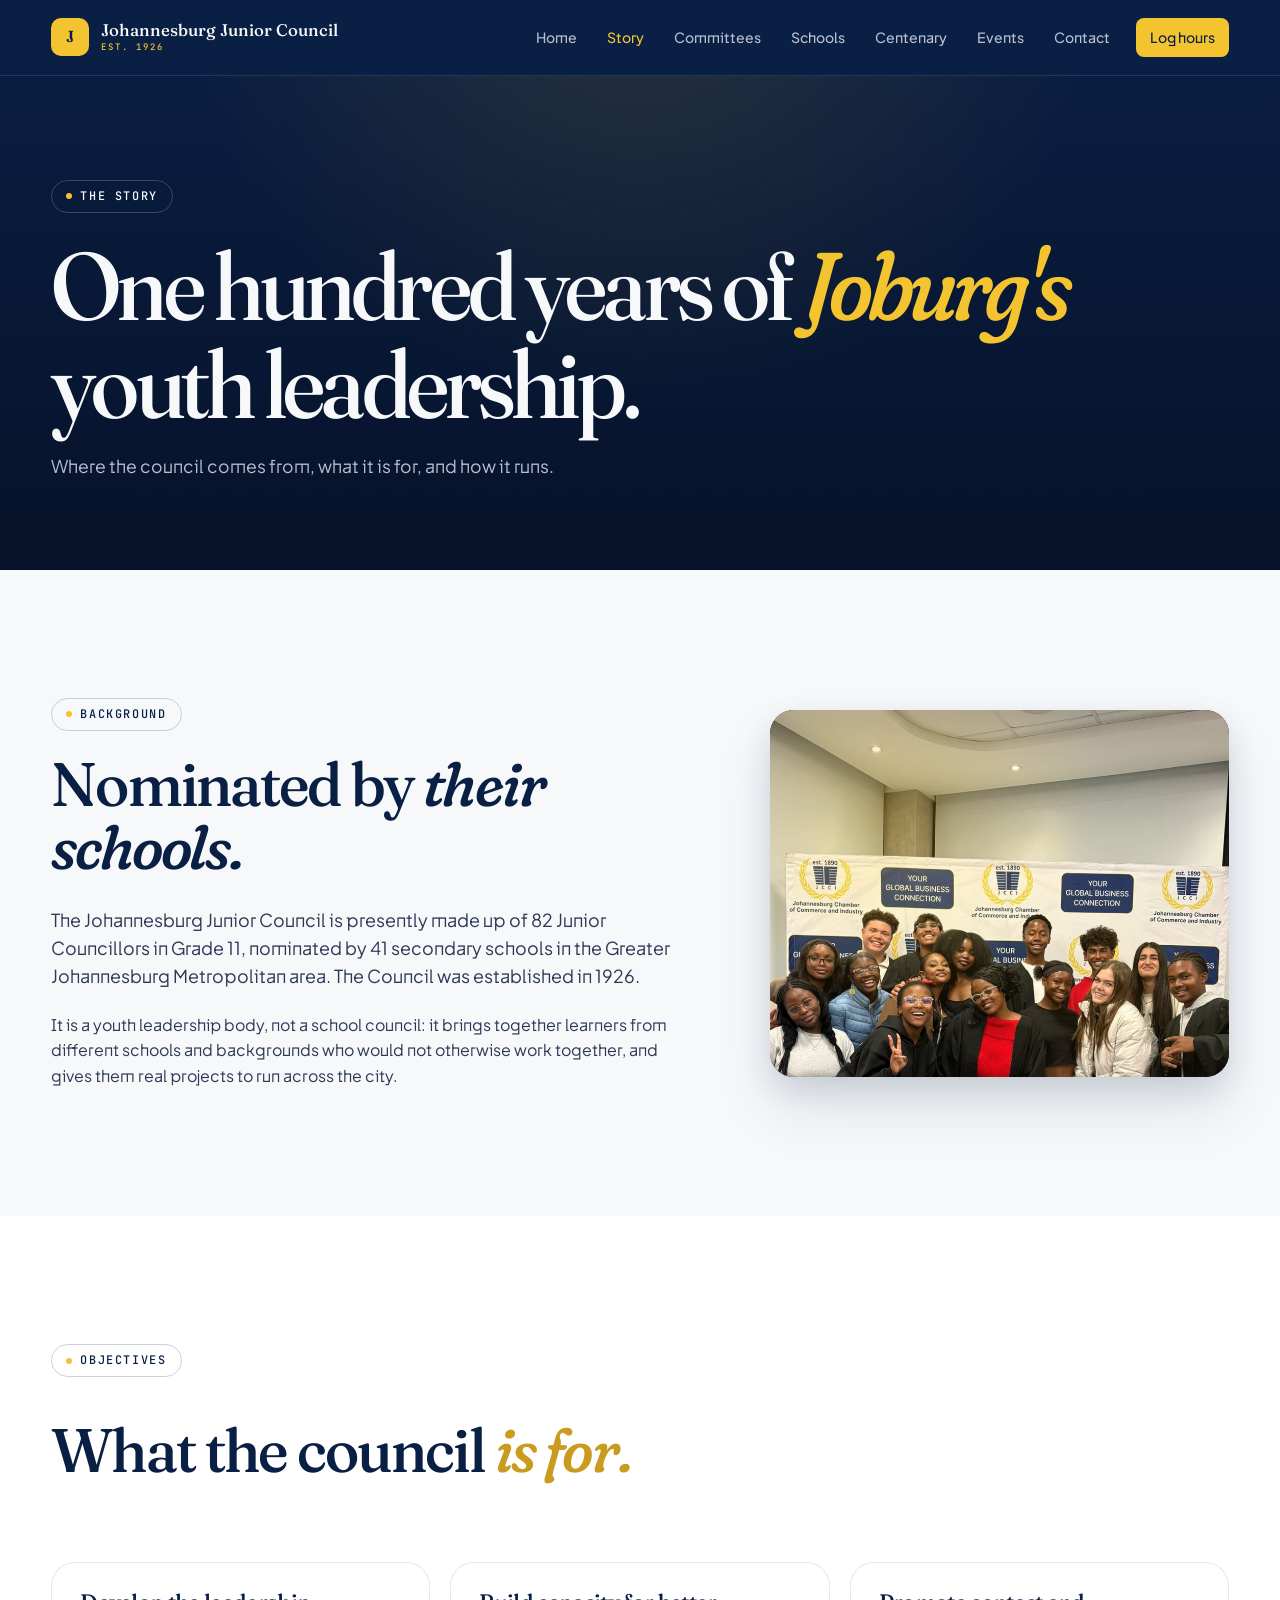
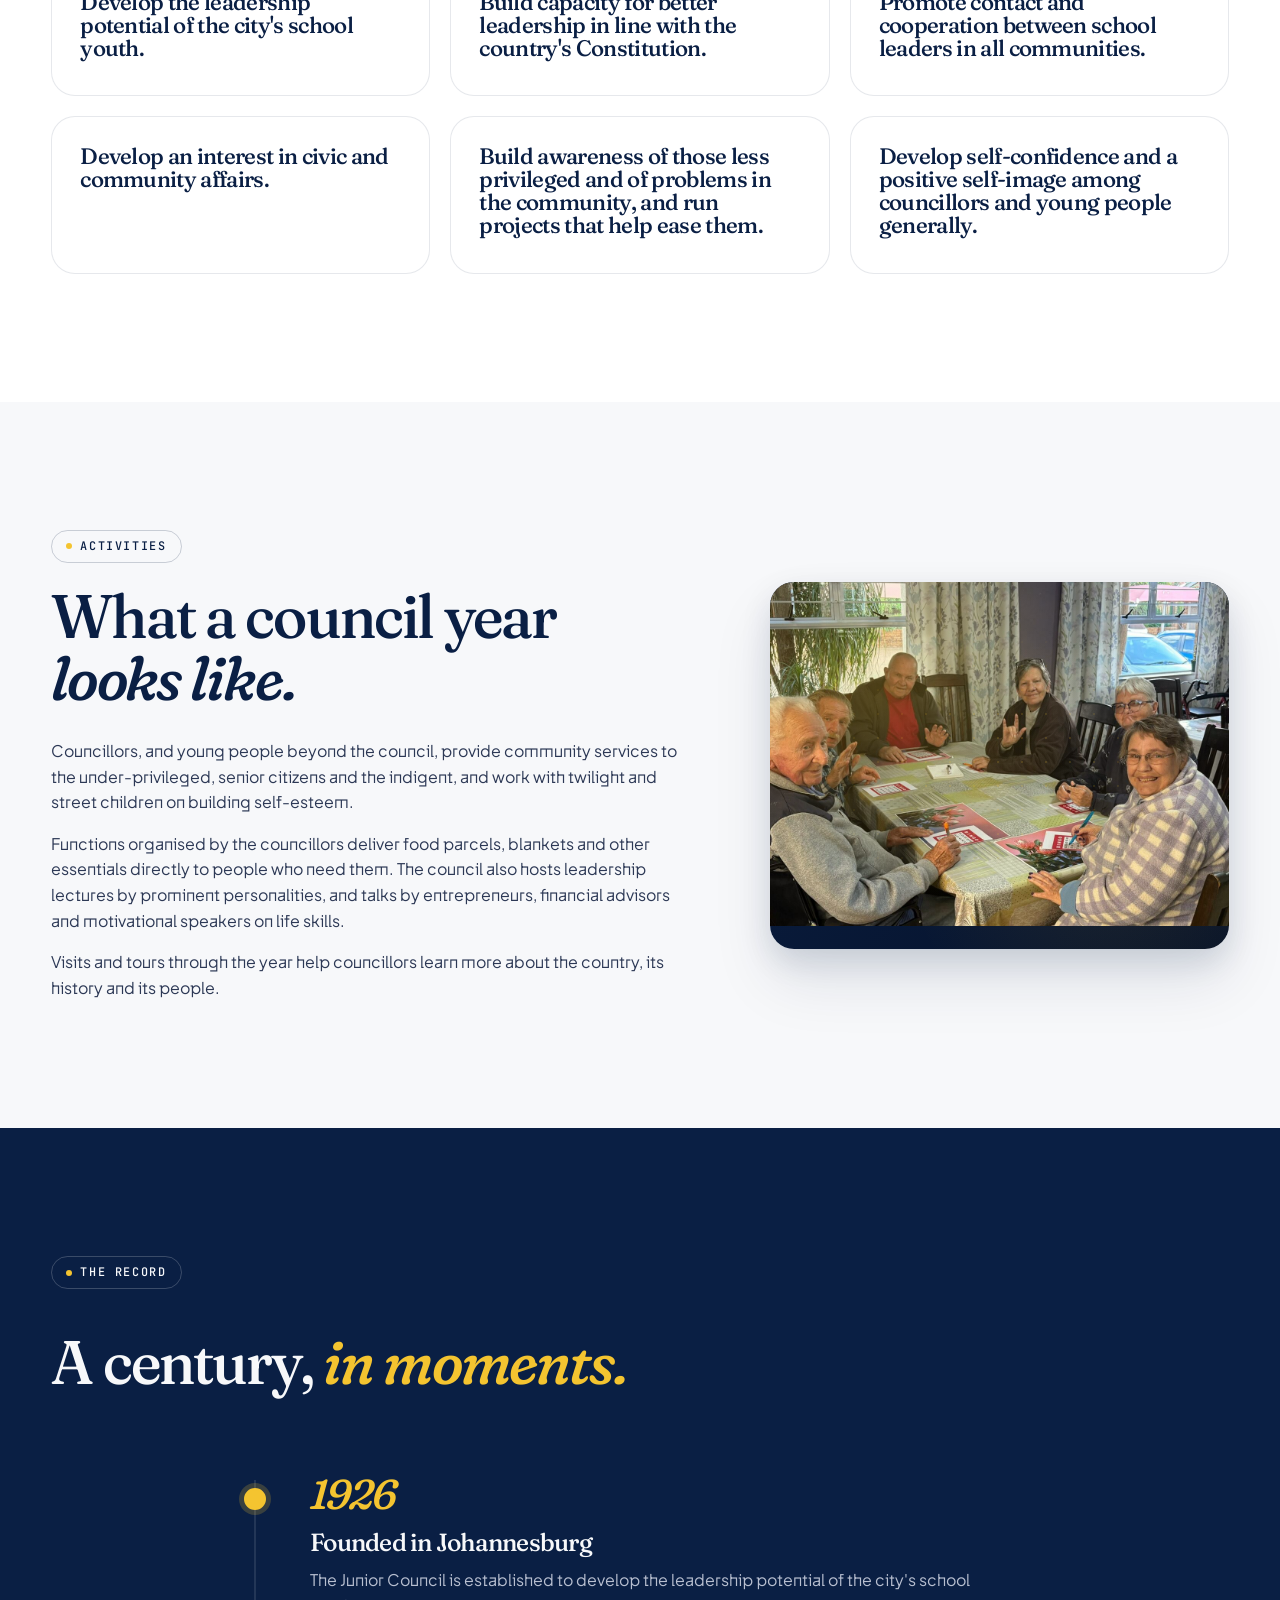
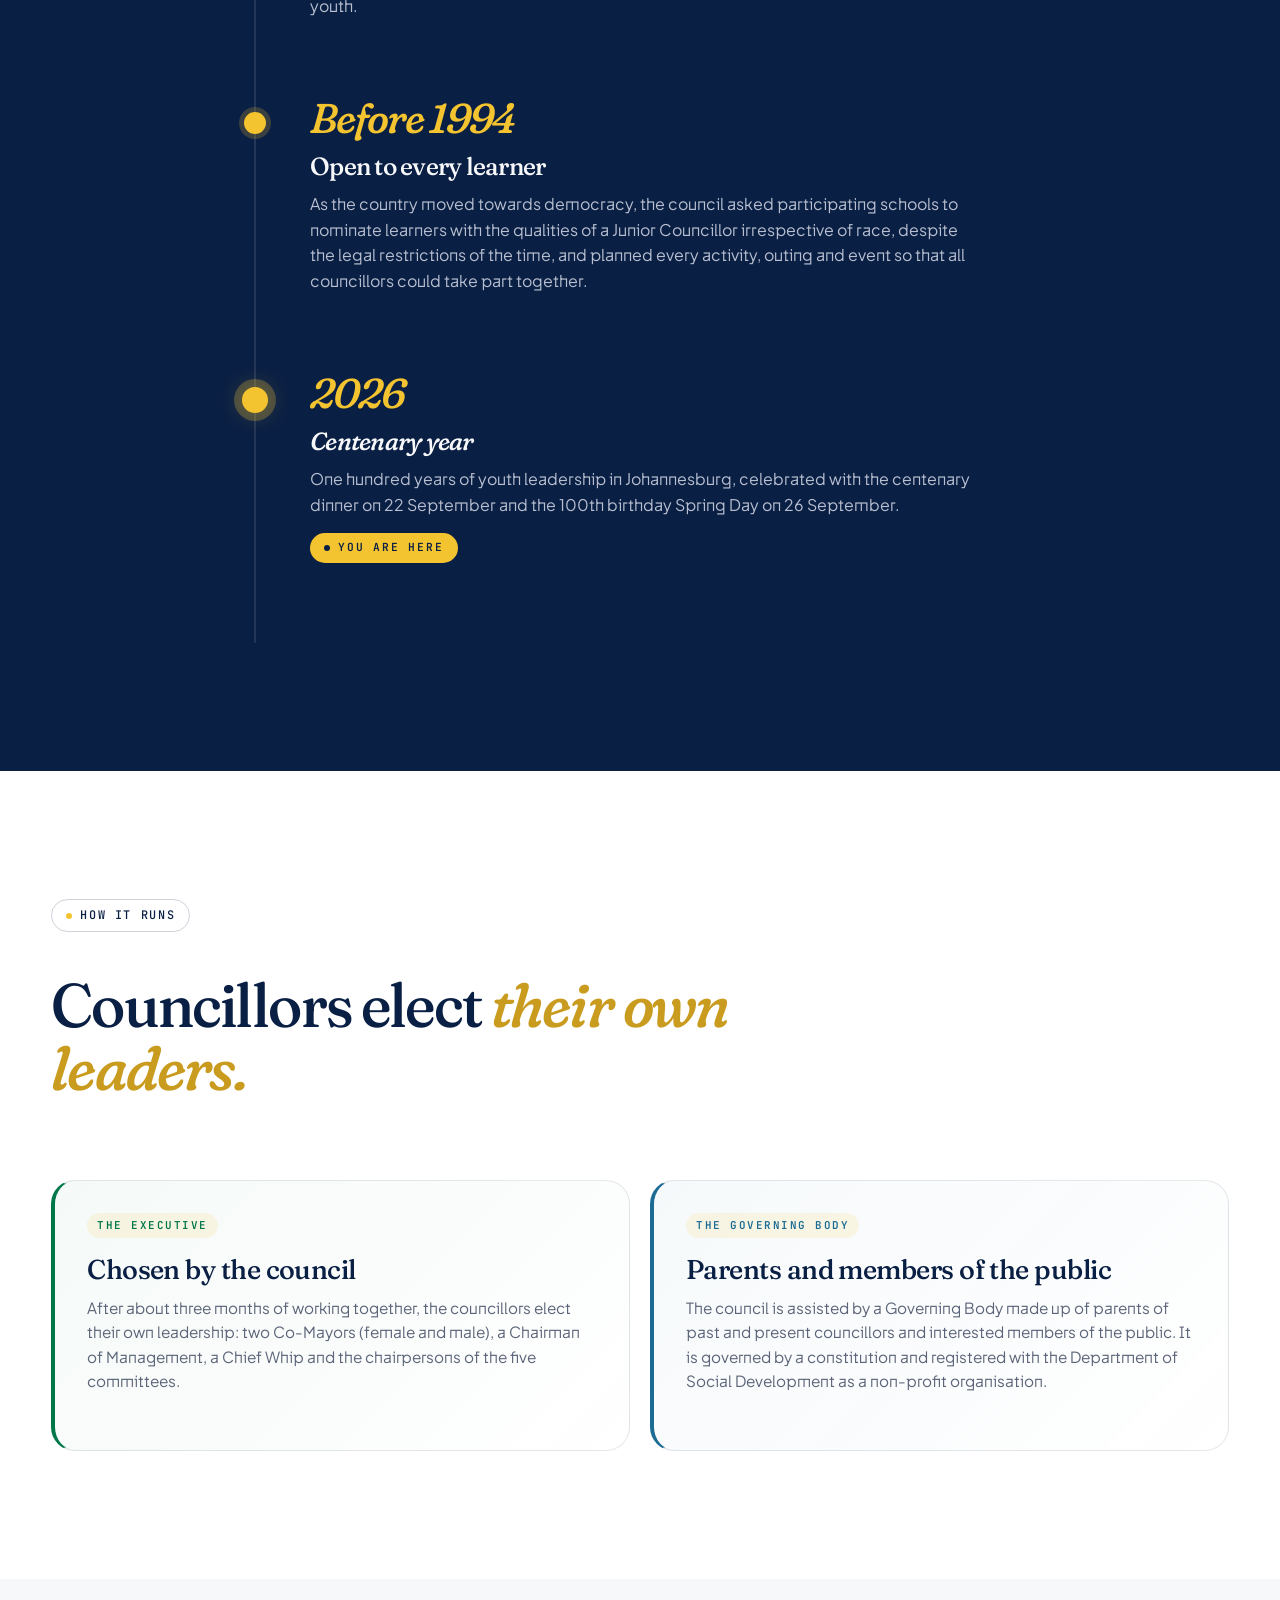
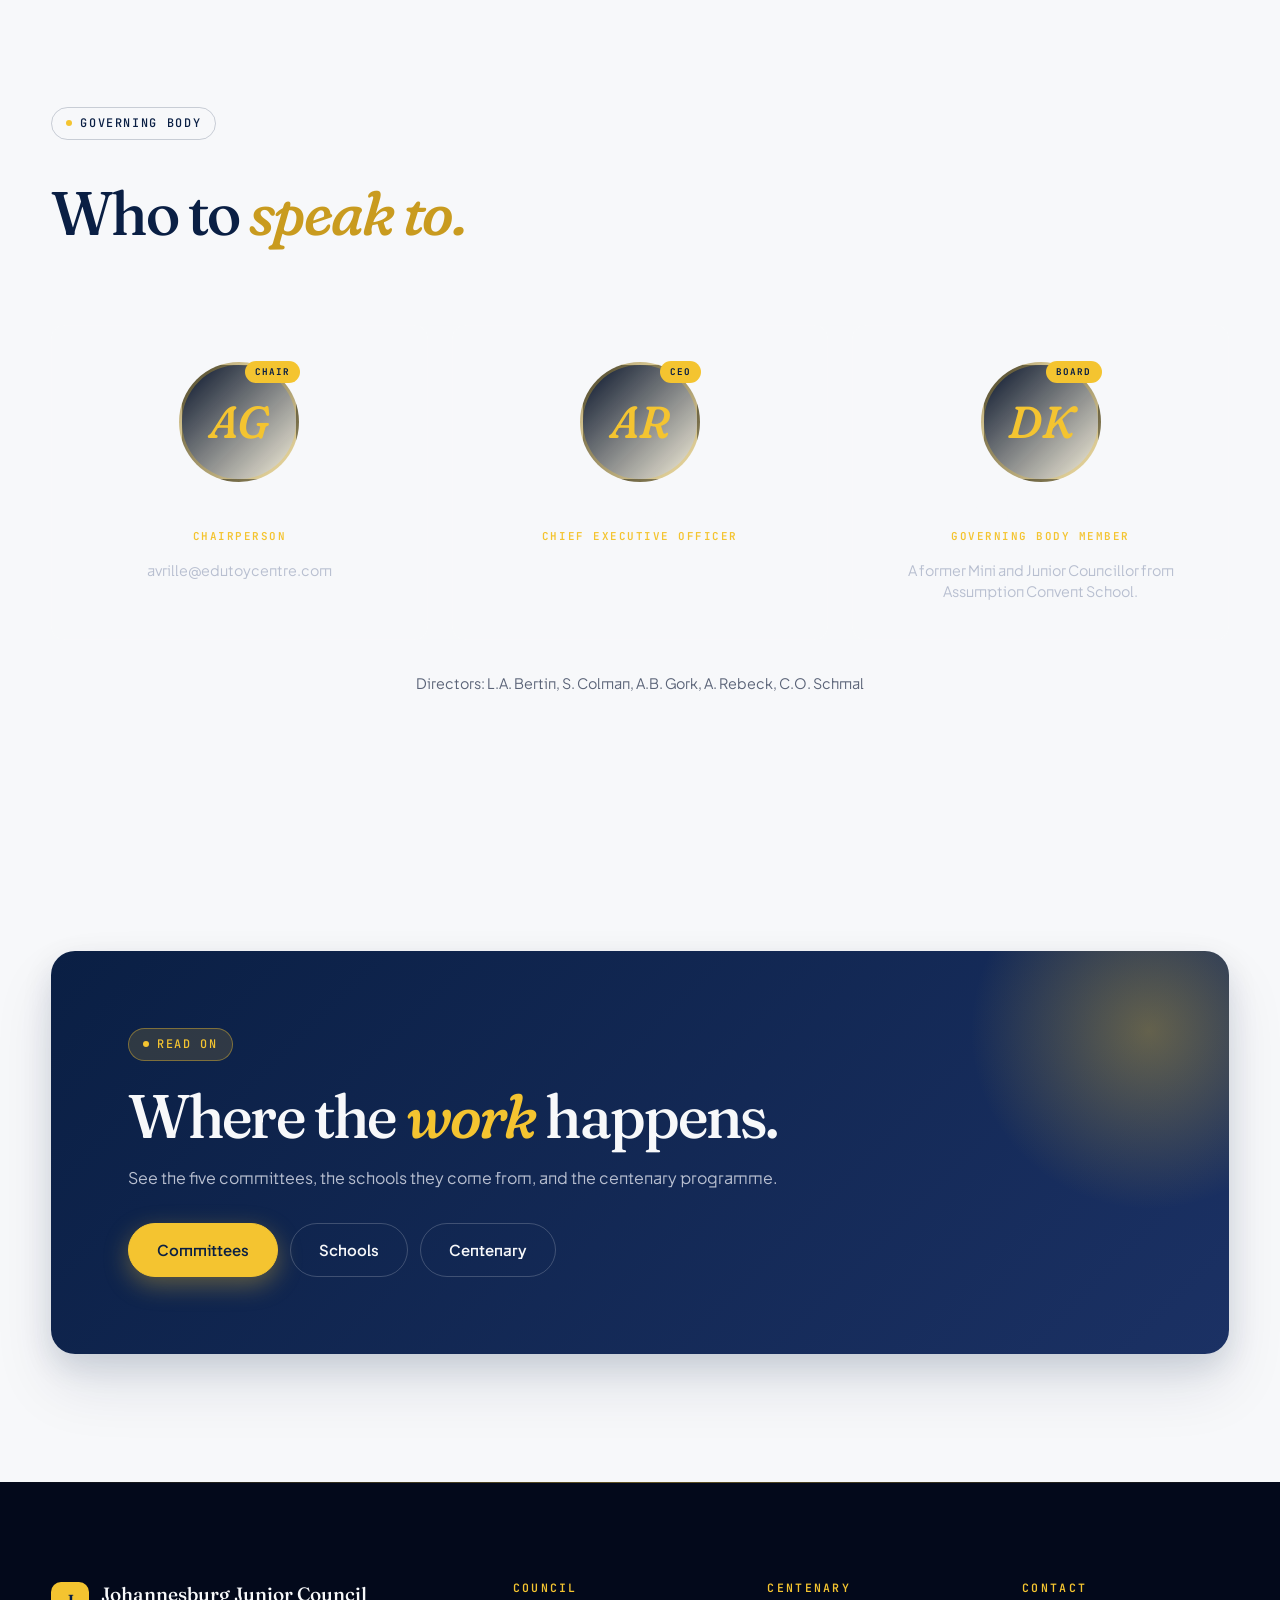
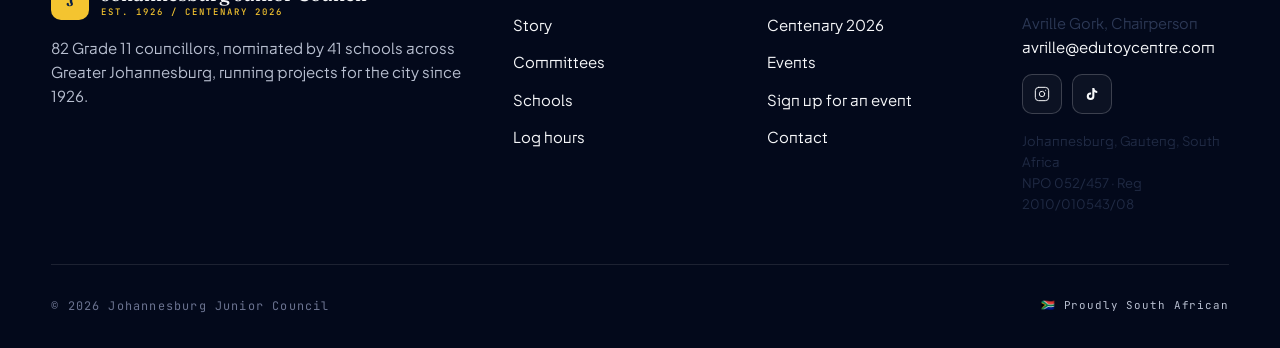
==== commit 46118516: "Add files via upload" ====
--- a/about.html
+++ b/about.html
@@ -58,8 +58,8 @@
 <div data-aos="fade-up">
 <span class="tag"><span class="dot"></span>Background</span>
 <h2 style="margin: 22px 0 28px; max-width: 13ch;">Nominated by <em>their schools.</em></h2>
-<p class="lede" style="margin-bottom: 22px;">The Johannesburg Junior Council is presently made up of 80 Junior Councillors in Grade 11, nominated by 40 secondary schools in the Greater Johannesburg Metropolitan area. The Council was established in 1926.</p>
-<p>It brings together learners from different schools and backgrounds who would not otherwise work together, and gives them real projects to run across the city.</p>
+<p class="lede" style="margin-bottom: 22px;">The Johannesburg Junior Council is presently made up of <span data-site="councillors">82</span> Junior Councillors in Grade 11, nominated by <span data-site="schools">41</span> secondary schools in the Greater Johannesburg Metropolitan area. The Council was established in 1926.</p>
+<p>It is a youth leadership body, not a school council: it brings together learners from different schools and backgrounds who would not otherwise work together, and gives them real projects to run across the city.</p>
 </div>
 <div data-aos="fade-up" data-aos-delay="150">
 <div class="visual-card photo-visual"><img src="images/jcci-group.jpg" alt="Councillors at the JCCI" loading="lazy"></div>
@@ -107,7 +107,7 @@
 <div class="timeline-fill" aria-hidden="true"></div>
 <article class="timeline-item"><div class="timeline-year">1926</div><h3>Founded in Johannesburg</h3><p>The Junior Council is established to develop the leadership potential of the city's school youth.</p></article>
 <article class="timeline-item"><div class="timeline-year">Before 1994</div><h3>Open to every learner</h3><p>As the country moved towards democracy, the council asked participating schools to nominate learners with the qualities of a Junior Councillor irrespective of race, despite the legal restrictions of the time, and planned every activity, outing and event so that all councillors could take part together.</p></article>
-<article class="timeline-item featured"><div class="timeline-year">2026</div><h3><em>Centenary year</em></h3><p>One hundred years of youth leadership in Johannesburg, celebrated on 22 and 26 September.</p><span class="here-pill"><span class="dot"></span>You are here</span></article>
+<article class="timeline-item featured"><div class="timeline-year">2026</div><h3><em>Centenary year</em></h3><p>One hundred years of youth leadership in Johannesburg, celebrated with the centenary dinner on 22 September and the 100th birthday Spring Day on 26 September.</p><span class="here-pill"><span class="dot"></span>You are here</span></article>
 </div>
 </div></section>
 
@@ -147,7 +147,14 @@
 <h3>Avril Rebeck</h3>
 <p class="team-title">Chief Executive Officer</p>
 </article>
+<article class="team-card" data-aos="fade-up" data-aos-delay="200">
+<div class="team-avatar"><span>DK</span><span class="team-role-badge">Board</span></div>
+<h3>Daniella Kilfoil</h3>
+<p class="team-title">Governing Body member</p>
+<p class="team-bio">A former Mini and Junior Councillor from Assumption Convent School.</p>
+</article>
 </div>
+<p style="text-align: center; margin-top: 32px; color: var(--ink-mute); font-size: 0.9rem;">Directors: L.A. Bertin, S. Colman, A.B. Gork, A. Rebeck, C.O. Schmal</p>
 </div></section>
 
 <section class="block light"><div class="container">
@@ -169,16 +176,22 @@
 <div class="footer-grid">
 <div class="footer-brand">
 <a href="index.html" class="logo"><span class="logo-mark">J</span><span class="logo-text">Johannesburg Junior Council<small>EST. 1926 / CENTENARY 2026</small></span></a>
-<p>Eighty Grade 11 councillors, nominated by schools across Greater Johannesburg, running projects for the city since 1926.</p>
+<p><span data-site="councillors">82</span> Grade 11 councillors, nominated by <span data-site="schools">41</span> schools across Greater Johannesburg, running projects for the city since 1926.</p>
 </div>
 <div><h4>Council</h4><ul><li><a href="about.html">Story</a></li><li><a href="committees.html">Committees</a></li><li><a href="schools.html">Schools</a></li><li><a href="log-hours.html">Log hours</a></li></ul></div>
-<div><h4>Centenary</h4><ul><li><a href="centenary.html">Centenary 2026</a></li><li><a href="events.html">Events</a></li><li><a href="contact.html">Contact</a></li></ul></div>
-<div><h4>Contact</h4><p style="font-size: 0.92rem; margin-bottom: 10px;">Avrille Gork, Chairperson<br><a href="mailto:avrille@edutoycentre.com">avrille@edutoycentre.com</a></p><p style="font-size: 0.82rem; opacity: 0.7;">Johannesburg, Gauteng, South Africa<br>NPO 052/457 &middot; Reg 2010/010543/08</p></div>
+<div><h4>Centenary</h4><ul><li><a href="centenary.html">Centenary 2026</a></li><li><a href="events.html">Events</a></li><li><a href="events.html#signup">Sign up for an event</a></li><li><a href="contact.html">Contact</a></li></ul></div>
+<div><h4>Contact</h4><p style="font-size: 0.92rem; margin-bottom: 14px;">Avrille Gork, Chairperson<br><a href="mailto:avrille@edutoycentre.com" data-site-href="email">avrille@edutoycentre.com</a></p>
+<div class="socials" style="margin-bottom: 16px;">
+<a href="https://www.instagram.com/jhbjnrcouncil" data-site-href="instagram" target="_blank" rel="noopener" aria-label="Instagram"><svg viewBox="0 0 24 24" fill="none" stroke="currentColor" stroke-width="1.5" stroke-linecap="round" stroke-linejoin="round" aria-hidden="true"><rect x="2" y="2" width="20" height="20" rx="5"/><path d="M16 11.37A4 4 0 1 1 12.63 8 4 4 0 0 1 16 11.37z"/><line x1="17.5" y1="6.5" x2="17.51" y2="6.5"/></svg></a>
+<a href="https://www.tiktok.com/@johannesburgjunio" data-site-href="tiktok" target="_blank" rel="noopener" aria-label="TikTok"><svg viewBox="0 0 24 24" fill="currentColor" aria-hidden="true"><path d="M16.6 5.82A4.28 4.28 0 0 1 15.54 3h-3.09v12.4a2.59 2.59 0 0 1-2.59 2.5 2.59 2.59 0 0 1-2.59-2.59 2.59 2.59 0 0 1 3.4-2.46V9.66a5.69 5.69 0 0 0-.81-.06A5.72 5.72 0 0 0 4.14 15.3a5.72 5.72 0 0 0 5.72 5.72 5.72 5.72 0 0 0 5.72-5.72V9.06a7.35 7.35 0 0 0 4.28 1.37V7.34a4.27 4.27 0 0 1-3.26-1.52z"/></svg></a>
+</div>
+<p style="font-size: 0.82rem; opacity: 0.7;">Johannesburg, Gauteng, South Africa<br>NPO 052/457 &middot; Reg 2010/010543/08</p></div>
 </div>
 <div class="footer-bottom"><span>&copy; <span data-year>2026</span> Johannesburg Junior Council</span><span class="sa-flag-footer">&#127487;&#127462; Proudly South African</span></div>
 </div></footer>
 
 <script src="https://unpkg.com/aos@2.3.4/dist/aos.js"></script>
+<script src="site.js"></script>
 <script src="events.js"></script>
 <script src="script.js"></script>
 </body>
--- a/styles.css
+++ b/styles.css
@@ -2958,3 +2958,27 @@
 .form-error.visible { display: block; }
 .hp-field { position: absolute; left: -9999px; width: 1px; height: 1px; overflow: hidden; }
 .site-footer .footer-grid a[href^="mailto"] { word-break: break-all; }
+
+/* ---------- Event cards with a photo ---------- */
+.event-card.has-photo .event-photo { position: relative; height: 190px; overflow: hidden; background: var(--navy); }
+.event-card.has-photo .event-photo img { width: 100%; height: 100%; object-fit: cover; display: block; transition: transform 0.6s var(--easing-out); }
+.event-card.has-photo:hover .event-photo img { transform: scale(1.06); }
+.event-card.has-photo .event-photo::after { content: ''; position: absolute; inset: 0; background: linear-gradient(to top, rgba(6, 18, 41, 0.55) 0%, rgba(6, 18, 41, 0) 55%); pointer-events: none; }
+.event-card.has-photo .event-date { position: absolute; left: 16px; bottom: 16px; z-index: 1; padding: 10px 14px 9px; min-width: 66px; border-radius: 12px; border-bottom: none; box-shadow: var(--shadow-md); }
+.event-card.has-photo .event-date .day { font-size: 1.9rem; }
+.event-card.has-photo .event-date .dow { margin-bottom: 2px; }
+.event-card.has-photo .event-date .month { margin-top: 2px; }
+.event-card.past.has-photo .event-photo img { filter: grayscale(0.6); }
+.event-card .event-signup { display: inline-flex; margin-top: 4px; }
+.event-body { display: flex; flex-direction: column; }
+.event-body .event-meta { margin-bottom: 14px; }
+.event-body .event-signup { margin-top: auto; }
+@media (max-width: 720px) {
+  .event-card.has-photo .event-photo { height: 170px; }
+}
+
+/* ---------- Sign-up form ---------- */
+.signup-note { color: var(--ink-mute); font-size: 0.9rem; margin-top: 14px; }
+section.dark .signup-note { color: var(--on-dark-mute); }
+section.dark .form-error { background: rgba(255, 255, 255, 0.06); border-color: rgba(255, 255, 255, 0.18); color: var(--on-dark); }
+section.dark .form-error a { color: var(--gold); }
